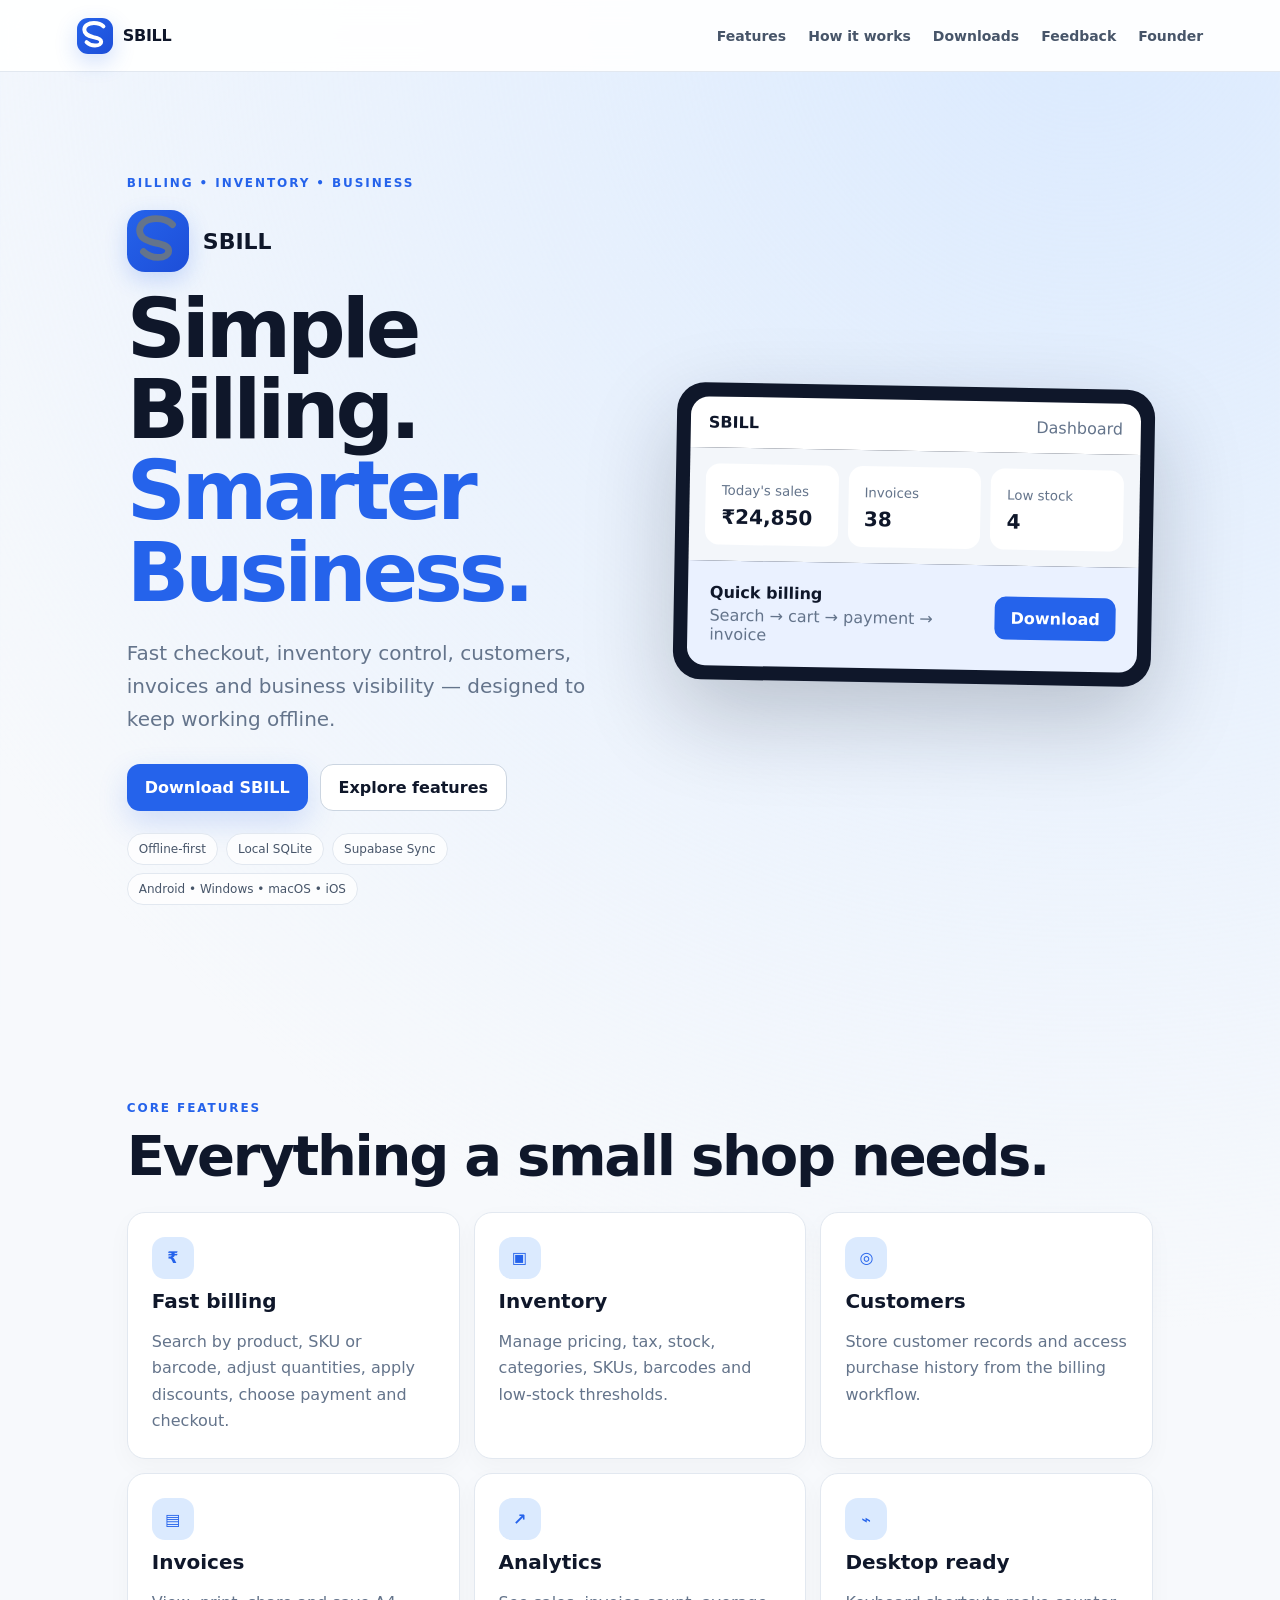
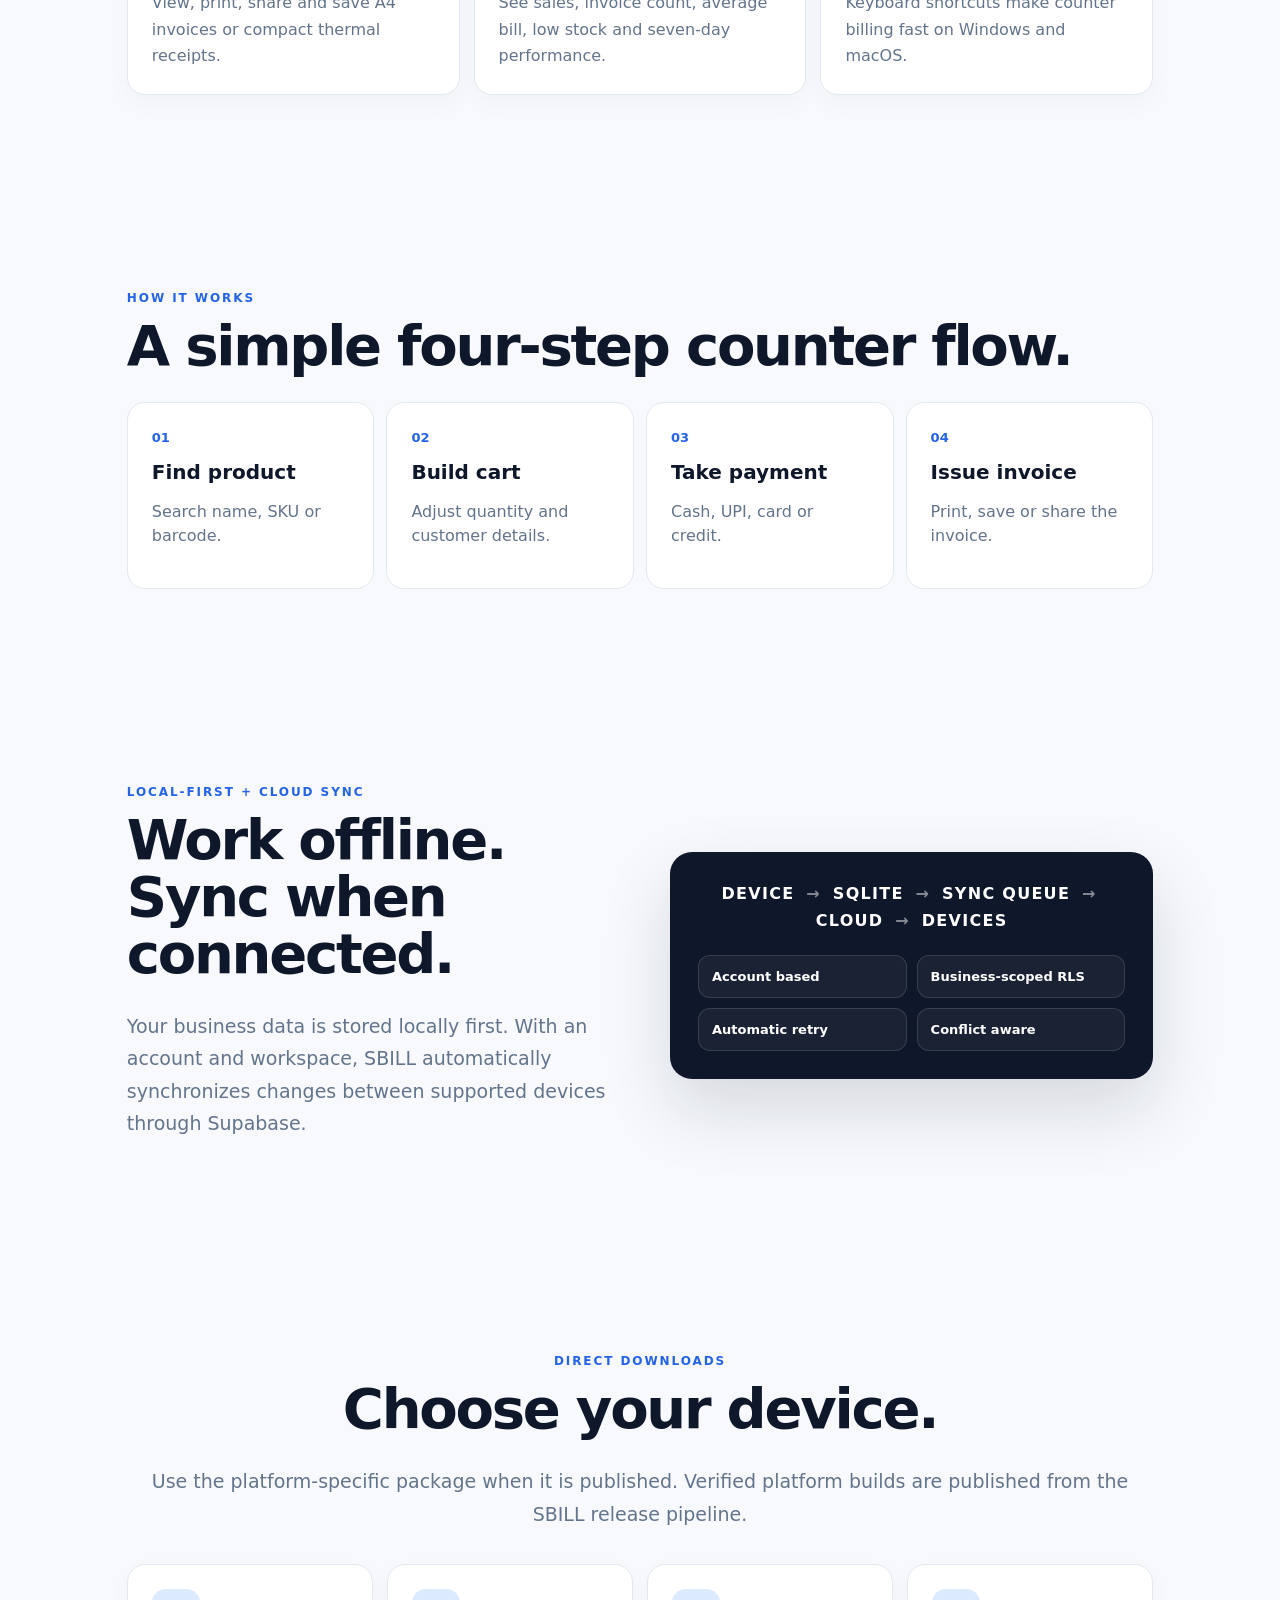
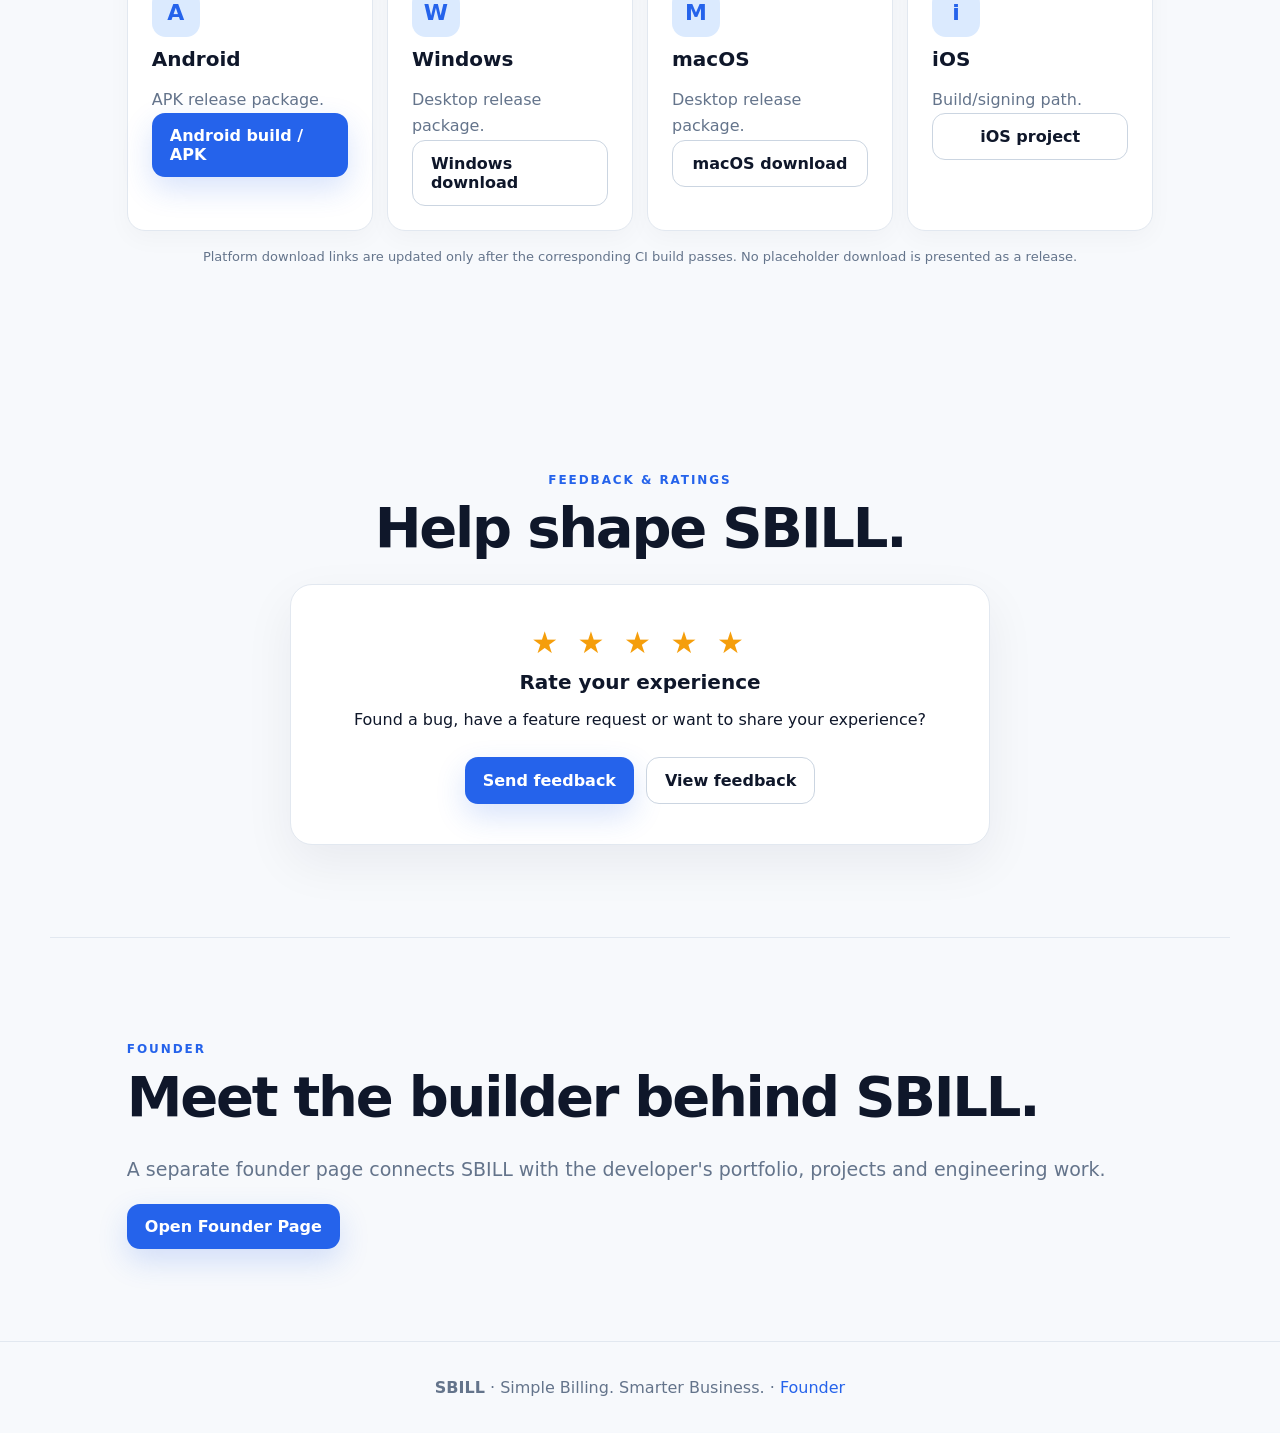
==== website/index.html @ fe1bd0ce "fix: polish SBILL website branding and portfolio links" ====
<!doctype html>
<html lang="en">
<head>
<meta charset="utf-8"><meta name="viewport" content="width=device-width,initial-scale=1">
<meta name="description" content="SBILL — Simple Billing. Smarter Business. Offline-first shop billing and business management.">
<meta name="theme-color" content="#2563eb"><title>SBILL — Simple Billing. Smarter Business.</title>
<link rel="stylesheet" href="styles.css">
</head>
<body>
<header class="nav">
  <a class="brand" href="#top" aria-label="SBILL home"><span class="logo-mark" aria-hidden="true"><svg viewBox="0 0 64 64" role="img"><path d="M47 15c-4-4-10-6-17-6-10 0-17 5-17 12 0 7 5 10 16 13 10 2 14 4 14 8 0 4-4 7-11 7-6 0-11-2-15-6" fill="none" stroke="currentColor" stroke-width="7" stroke-linecap="round" stroke-linejoin="round"/></svg></span><span>SBILL</span></a>
  <nav aria-label="Primary">
    <a href="#features">Features</a><a href="#how-it-works">How it works</a><a href="#download">Downloads</a>
    <a href="#feedback">Feedback</a><a href="founder.html">Founder</a>
  </nav>
</header>
<main id="top">
<section class="hero section">
  <div class="hero-copy">
    <p class="eyebrow">BILLING • INVENTORY • BUSINESS</p>
    <div class="hero-brand"><span class="logo-mark large" aria-hidden="true"><svg viewBox="0 0 64 64" role="img"><path d="M47 15c-4-4-10-6-17-6-10 0-17 5-17 12 0 7 5 10 16 13 10 2 14 4 14 8 0 4-4 7-11 7-6 0-11-2-15-6" fill="none" stroke="currentColor" stroke-width="7" stroke-linecap="round" stroke-linejoin="round"/></svg></span><strong>SBILL</strong></div>
    <h1>Simple Billing.<br><span>Smarter Business.</span></h1>
    <p class="lead">Fast checkout, inventory control, customers, invoices and business visibility — designed to keep working offline.</p>
    <div class="actions"><a class="primary" href="#download">Download SBILL</a><a class="secondary" href="#features">Explore features</a></div>
    <div class="chips"><span>Offline-first</span><span>Local SQLite</span><span>Supabase Sync</span><span>Android • Windows • macOS • iOS</span></div>
  </div>
  <div class="product-stage"><div class="device">
    <div class="device-top"><b>SBILL</b><span>Dashboard</span></div>
    <div class="device-stats"><div><small>Today's sales</small><strong>₹24,850</strong></div><div><small>Invoices</small><strong>38</strong></div><div><small>Low stock</small><strong>4</strong></div></div>
    <div class="device-panel"><div><div class="mini-title">Quick billing</div><div class="muted">Search → cart → payment → invoice</div></div><a href="#download">Download</a></div>
  </div></div>
</section>

<section id="features" class="section"><p class="eyebrow">CORE FEATURES</p><h2>Everything a small shop needs.</h2>
<div class="grid">
<article><span class="icon">₹</span><h3>Fast billing</h3><p>Search by product, SKU or barcode, adjust quantities, apply discounts, choose payment and checkout.</p></article>
<article><span class="icon">▣</span><h3>Inventory</h3><p>Manage pricing, tax, stock, categories, SKUs, barcodes and low-stock thresholds.</p></article>
<article><span class="icon">◎</span><h3>Customers</h3><p>Store customer records and access purchase history from the billing workflow.</p></article>
<article><span class="icon">▤</span><h3>Invoices</h3><p>View, print, share and save A4 invoices or compact thermal receipts.</p></article>
<article><span class="icon">↗</span><h3>Analytics</h3><p>See sales, invoice count, average bill, low stock and seven-day performance.</p></article>
<article><span class="icon">⌁</span><h3>Desktop ready</h3><p>Keyboard shortcuts make counter billing fast on Windows and macOS.</p></article>
</div></section>

<section id="how-it-works" class="section"><p class="eyebrow">HOW IT WORKS</p><h2>A simple four-step counter flow.</h2>
<div class="steps">
<div><b>01</b><span>Find product</span><p>Search name, SKU or barcode.</p></div>
<div><b>02</b><span>Build cart</span><p>Adjust quantity and customer details.</p></div>
<div><b>03</b><span>Take payment</span><p>Cash, UPI, card or credit.</p></div>
<div><b>04</b><span>Issue invoice</span><p>Print, save or share the invoice.</p></div>
</div></section>

<section id="privacy" class="section split"><div><p class="eyebrow">LOCAL-FIRST + CLOUD SYNC</p><h2>Work offline. Sync when connected.</h2><p class="large">Your business data is stored locally first. With an account and workspace, SBILL automatically synchronizes changes between supported devices through Supabase.</p></div>
<div class="trust-card"><div class="flow">DEVICE <span>→</span> SQLITE <span>→</span> SYNC QUEUE <span>→</span> CLOUD <span>→</span> DEVICES</div><div class="trust-grid"><b>Account based</b><b>Business-scoped RLS</b><b>Automatic retry</b><b>Conflict aware</b></div></div></section>

<section id="download" class="section download"><p class="eyebrow">DIRECT DOWNLOADS</p><h2>Choose your device.</h2><p class="large center-text">Use the platform-specific package when it is published. Verified platform builds are published from the SBILL release pipeline.</p>
<div class="platform-grid">
<article><div class="os-icon"><span class="os-letter">A</span></div><h3>Android</h3><p>APK release package.</p><a class="primary full" href="https://github.com/shinuXcode/shop-inventory-app/actions">Android build / APK</a></article>
<article><div class="os-icon"><span class="os-letter">W</span></div><h3>Windows</h3><p>Desktop release package.</p><a class="secondary full" href="https://github.com/shinuXcode/shop-inventory-app/releases">Windows download</a></article>
<article><div class="os-icon"><span class="os-letter">M</span></div><h3>macOS</h3><p>Desktop release package.</p><a class="secondary full" href="https://github.com/shinuXcode/shop-inventory-app/releases">macOS download</a></article>
<article><div class="os-icon"><span class="os-letter">i</span></div><h3>iOS</h3><p>Build/signing path.</p><a class="secondary full" href="https://github.com/shinuXcode/shop-inventory-app">iOS project</a></article>
</div>
<p class="download-note">Platform download links are updated only after the corresponding CI build passes. No placeholder download is presented as a release.</p>
</section>

<section id="feedback" class="section feedback"><p class="eyebrow">FEEDBACK & RATINGS</p><h2>Help shape SBILL.</h2>
<div class="rating-card"><div class="stars" aria-label="Five star rating">★ ★ ★ ★ ★</div><h3>Rate your experience</h3><p>Found a bug, have a feature request or want to share your experience?</p><div class="actions center"><a class="primary" href="https://github.com/shinuXcode/shop-inventory-app/issues/new">Send feedback</a><a class="secondary" href="https://github.com/shinuXcode/shop-inventory-app/issues">View feedback</a></div></div>
</section>

<section class="section founder-teaser"><p class="eyebrow">FOUNDER</p><h2>Meet the builder behind SBILL.</h2><p class="large">A separate founder page connects SBILL with the developer's portfolio, projects and engineering work.</p><a class="primary" href="founder.html">Open Founder Page</a></section>
</main>
<footer><b>SBILL</b> · Simple Billing. Smarter Business. · <a href="founder.html">Founder</a></footer>
</body></html>
---- website/styles.css ----
:root{font-family:Inter,ui-sans-serif,system-ui,-apple-system,BlinkMacSystemFont,"Segoe UI",sans-serif;color:#0f172a;background:#f7f9fc;--blue:#2563eb;--ink:#0f172a;--muted:#64748b;--line:#e2e8f0;--panel:#fff}
*{box-sizing:border-box}html{scroll-behavior:smooth}body{margin:0;background:radial-gradient(circle at 85% 0%,#dbeafe 0,transparent 28%),#f7f9fc}a{color:inherit}
.nav{height:72px;display:flex;align-items:center;justify-content:space-between;padding:0 6vw;background:#ffffffed;border-bottom:1px solid var(--line);position:sticky;top:0;z-index:10;backdrop-filter:blur(14px)}
.brand{display:flex;gap:10px;align-items:center;font-weight:900;text-decoration:none;letter-spacing:-.02em}.logo-mark{display:grid;place-items:center;width:36px;height:36px;border-radius:11px;background:linear-gradient(135deg,#2563eb,#1d4ed8);color:#fff;font-weight:950;box-shadow:0 8px 22px #2563eb35}.logo-mark.large{width:62px;height:62px;border-radius:18px;font-size:30px}.hero-brand{display:flex;gap:14px;align-items:center;font-size:22px;margin-top:20px}
nav{display:flex;gap:22px}nav a{text-decoration:none;color:#475569;font-size:14px;font-weight:650}nav a:hover{color:var(--blue)}
.section{width:min(1180px,100%);margin:auto;padding:92px 6vw}.hero{display:grid;grid-template-columns:1fr 1fr;gap:70px;align-items:center;min-height:calc(100vh - 72px)}
.eyebrow{font-size:12px;font-weight:900;letter-spacing:.16em;color:var(--blue)}h1{font-size:clamp(48px,7vw,82px);line-height:.99;letter-spacing:-.05em;margin:16px 0 24px}h1 span{color:var(--blue)}h2{font-size:clamp(34px,4.5vw,56px);line-height:1.02;letter-spacing:-.04em;margin:10px 0 28px}h3{font-size:20px;margin:10px 0}
.lead{font-size:20px;line-height:1.65;color:var(--muted);max-width:680px}.large{font-size:19px;line-height:1.7;color:var(--muted)}.center-text{text-align:center}
.actions{display:flex;gap:12px;flex-wrap:wrap;margin-top:28px}.center{justify-content:center}.primary,.secondary{display:inline-flex;align-items:center;justify-content:center;padding:13px 18px;border-radius:13px;text-decoration:none;font-weight:800}.primary{background:var(--blue);color:#fff;box-shadow:0 12px 30px #2563eb2e}.secondary{border:1px solid #cbd5e1;background:#fff}.full{width:100%}
.chips{display:flex;gap:8px;flex-wrap:wrap;margin-top:22px}.chips span{padding:8px 11px;background:#ffffffc7;border:1px solid var(--line);border-radius:999px;font-size:12px;color:#475569}
.product-stage{display:grid;place-items:center}.device{width:min(100%,520px);background:#0f172a;border-radius:28px;padding:14px;box-shadow:0 35px 90px #0f172a38;transform:rotate(1deg)}.device-top{background:#fff;border-radius:18px 18px 0 0;padding:16px 18px;display:flex;justify-content:space-between}.device-top span{color:#64748b}.device-stats{display:grid;grid-template-columns:repeat(3,1fr);gap:10px;background:#f3f6fa;padding:16px}.device-stats div{background:#fff;border-radius:14px;padding:16px}.device-stats small,.muted{color:var(--muted)}.device-stats strong{display:block;font-size:20px;margin-top:6px}.device-panel{display:flex;justify-content:space-between;gap:14px;align-items:center;background:#eaf1ff;padding:22px;border-radius:0 0 18px 18px}.device-panel a{border-radius:11px;padding:12px 16px;background:var(--blue);color:#fff;font-weight:800;text-decoration:none}.mini-title{font-weight:900;margin-bottom:4px}
.grid{display:grid;grid-template-columns:repeat(3,1fr);gap:14px}.grid article,.platform-grid article{background:var(--panel);border:1px solid var(--line);border-radius:18px;padding:24px;box-shadow:0 8px 25px #0f172a08}.grid p,.platform-grid p{color:var(--muted);line-height:1.65;margin-bottom:0}.icon{width:42px;height:42px;border-radius:13px;display:grid;place-items:center;background:#dbeafe;color:var(--blue);font-weight:900}
.split{display:grid;grid-template-columns:1fr 1fr;gap:60px;align-items:center}.trust-card{background:#0f172a;color:#fff;border-radius:22px;padding:28px;box-shadow:0 30px 70px #0f172a24}.flow{text-align:center;font-weight:900;letter-spacing:.08em;line-height:1.7}.flow span{opacity:.5;padding:0 5px}.trust-grid{display:grid;grid-template-columns:1fr 1fr;gap:10px;margin-top:20px}.trust-grid b{padding:13px;border:1px solid #ffffff20;border-radius:12px;background:#ffffff0d;font-size:13px}
.steps{display:grid;grid-template-columns:repeat(4,1fr);gap:12px}.steps div{background:#fff;border:1px solid var(--line);border-radius:18px;padding:24px}.steps b{color:var(--blue);font-size:13px}.steps span{display:block;font-size:20px;font-weight:900;margin-top:14px}.steps p{color:var(--muted);line-height:1.5}
.download{text-align:center}.platform-grid{display:grid;grid-template-columns:repeat(4,1fr);gap:14px;text-align:left;margin-top:34px}.os-icon{width:48px;height:48px;border-radius:14px;background:#dbeafe;color:var(--blue);display:grid;place-items:center;font-size:22px;font-weight:900}.download-note{font-size:13px;color:#64748b;margin-top:18px}.feedback{text-align:center}.rating-card{max-width:700px;margin:auto;background:#fff;border:1px solid var(--line);border-radius:22px;padding:40px;box-shadow:0 18px 50px #0f172a10}.stars{font-size:30px;letter-spacing:5px;color:#f59e0b}.founder-teaser{border-top:1px solid var(--line)}
footer{text-align:center;padding:36px;color:var(--muted);border-top:1px solid var(--line)}footer a{color:var(--blue);text-decoration:none}
.founder-page{min-height:calc(100vh - 72px)}.founder-card{max-width:900px;margin:auto;background:#fff;border:1px solid var(--line);border-radius:28px;padding:48px;box-shadow:0 25px 70px #0f172a12}.founder-avatar{width:96px;height:96px;border-radius:28px;background:linear-gradient(135deg,#2563eb,#0f172a);display:grid;place-items:center;color:#fff;font-size:42px;font-weight:950}.founder-links{display:flex;gap:12px;flex-wrap:wrap;margin-top:26px}
@media(max-width:900px){nav{display:none}.hero,.split{grid-template-columns:1fr;gap:40px}.hero{min-height:auto;padding-top:72px}.grid,.platform-grid{grid-template-columns:1fr 1fr}.steps{grid-template-columns:1fr 1fr}.device{transform:none}}
@media(max-width:600px){.section{padding:72px 6vw}.grid,.steps,.trust-grid,.device-stats,.platform-grid{grid-template-columns:1fr}.device-panel{display:block}.device-panel a{display:block;text-align:center;margin-top:14px}h1{font-size:50px}.founder-card{padding:28px}}
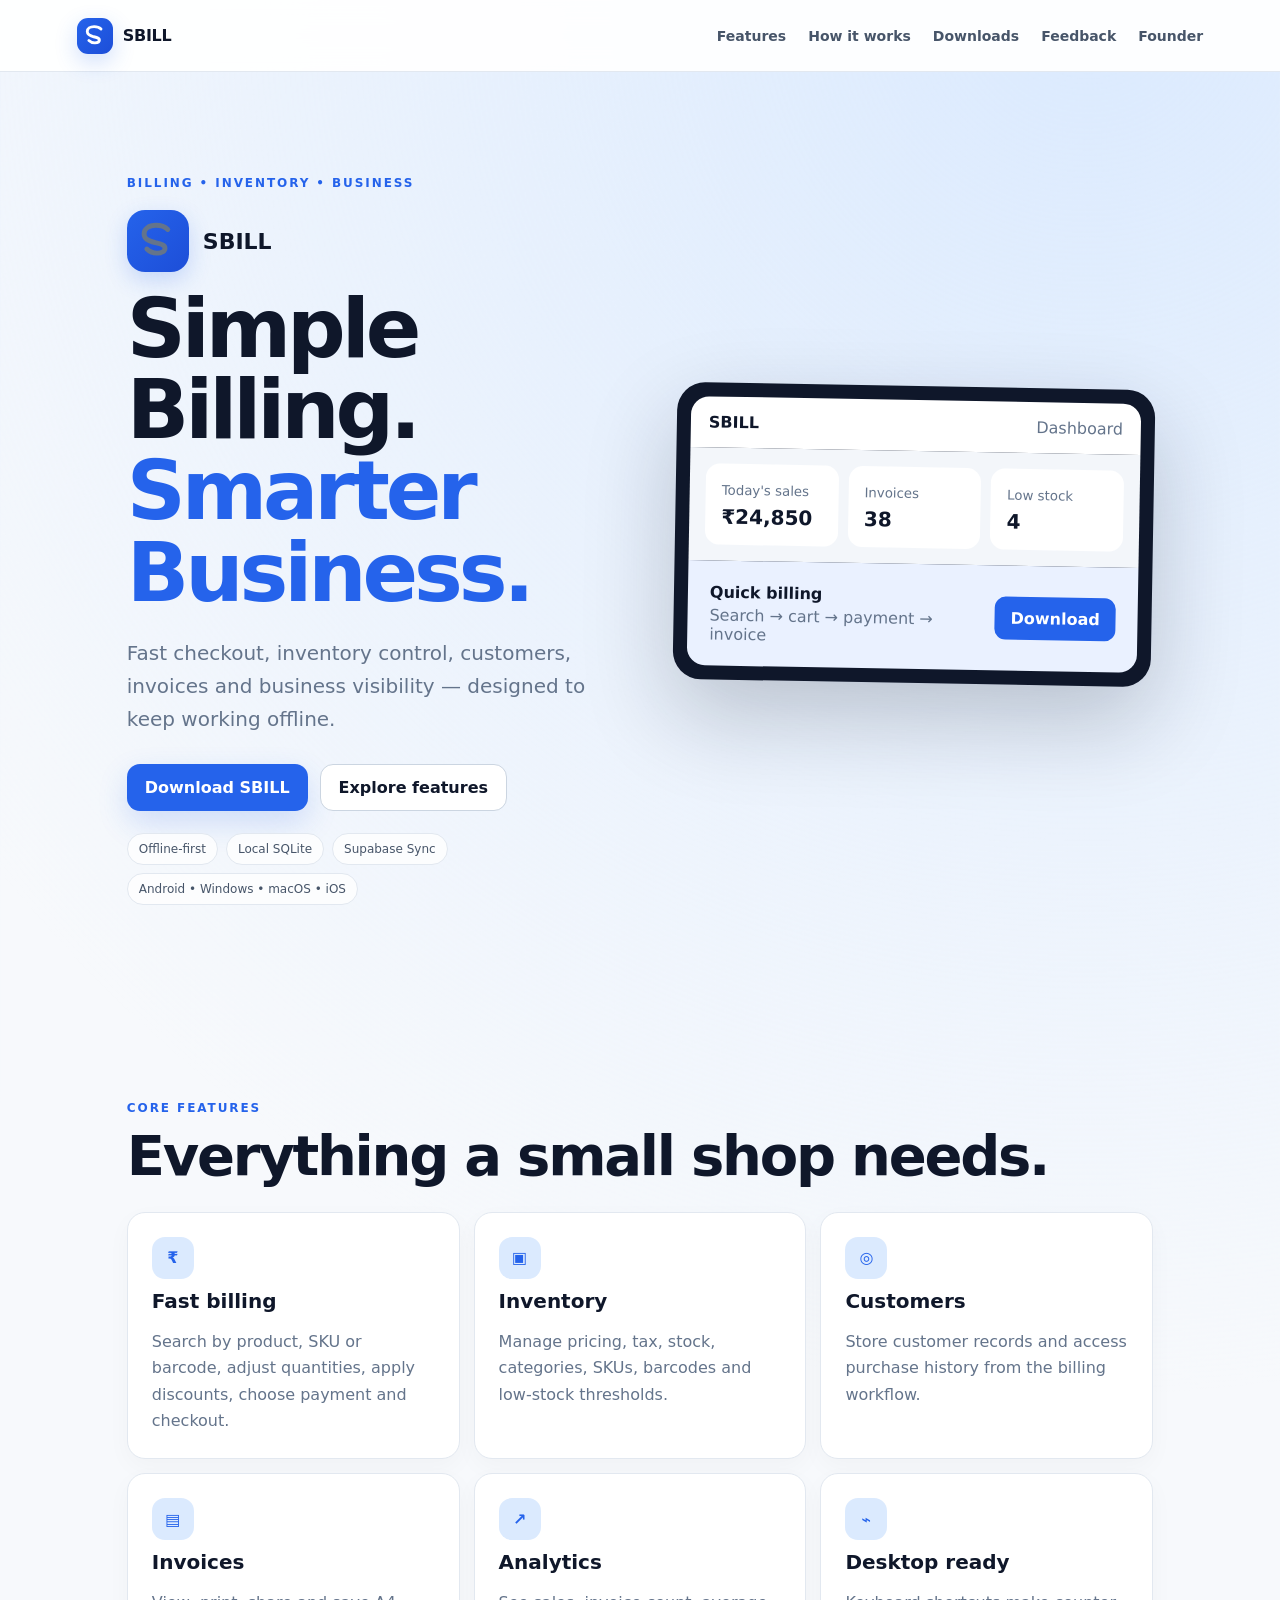
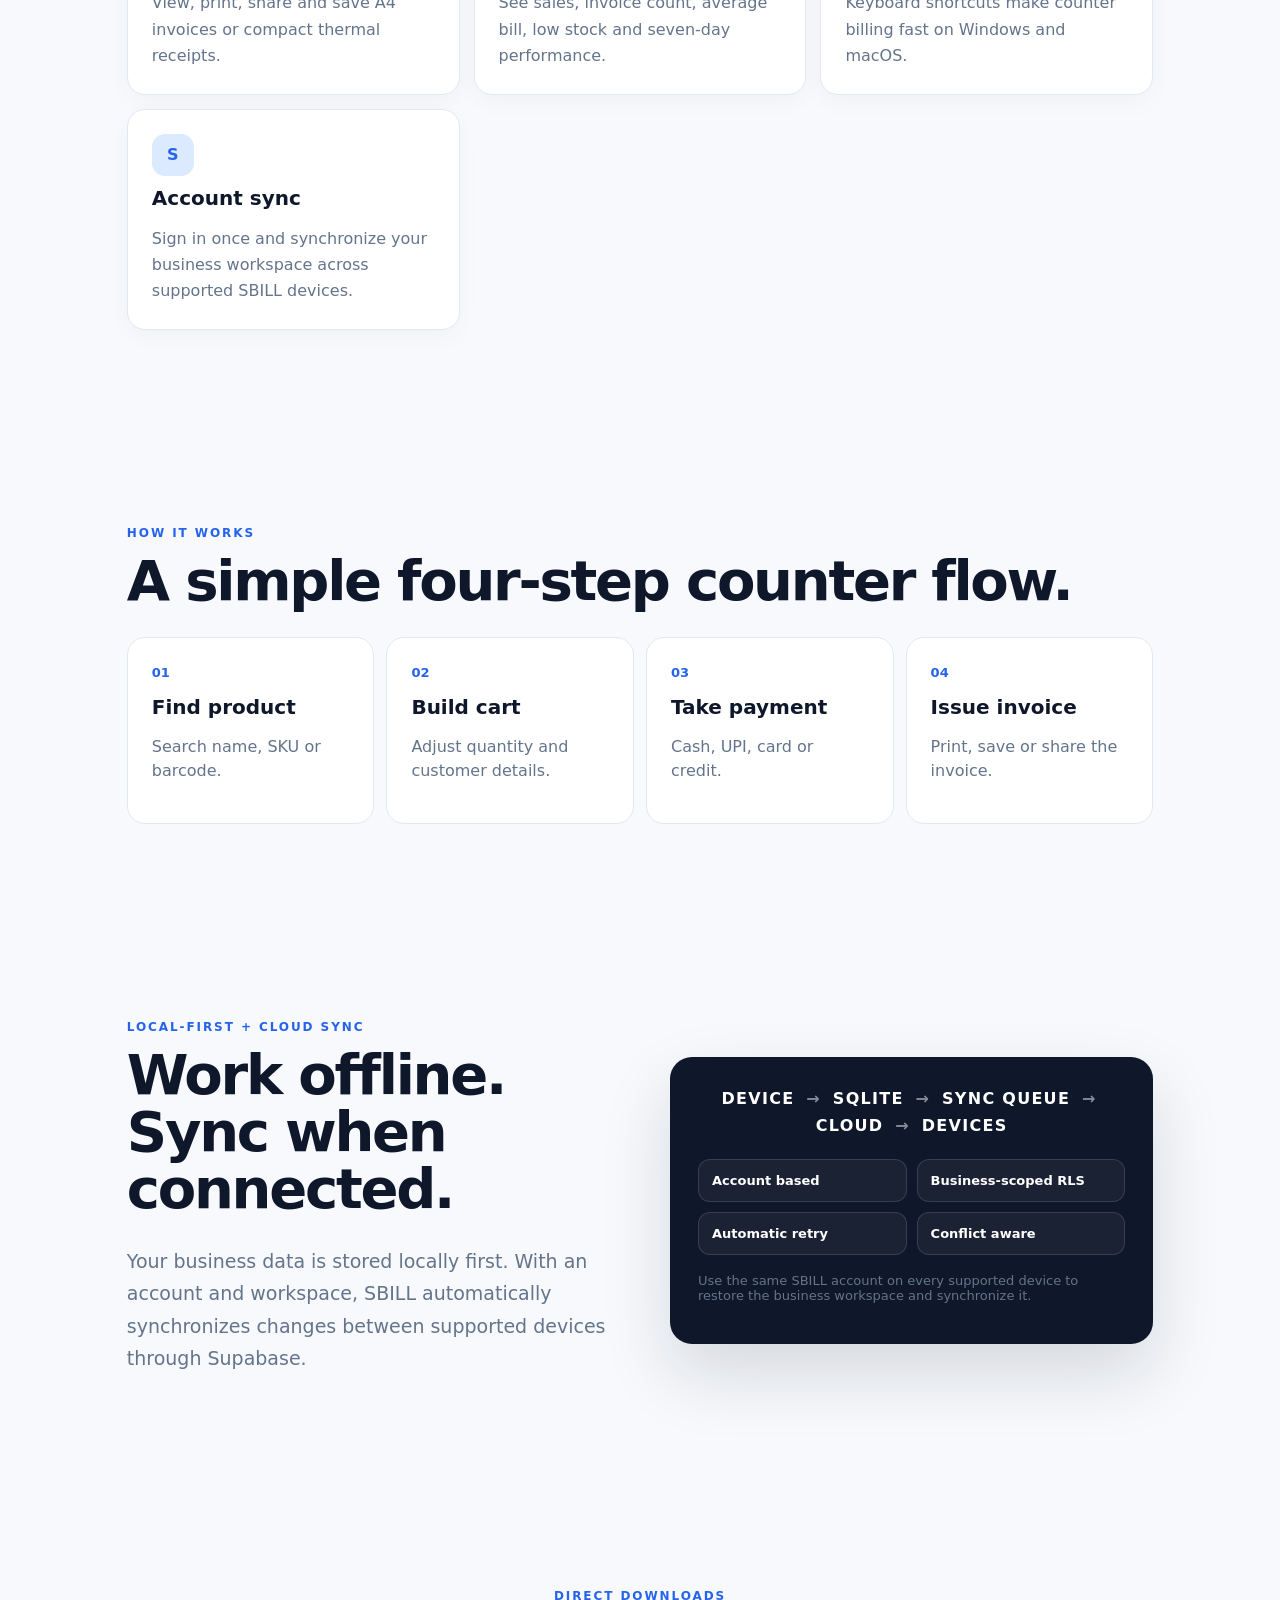
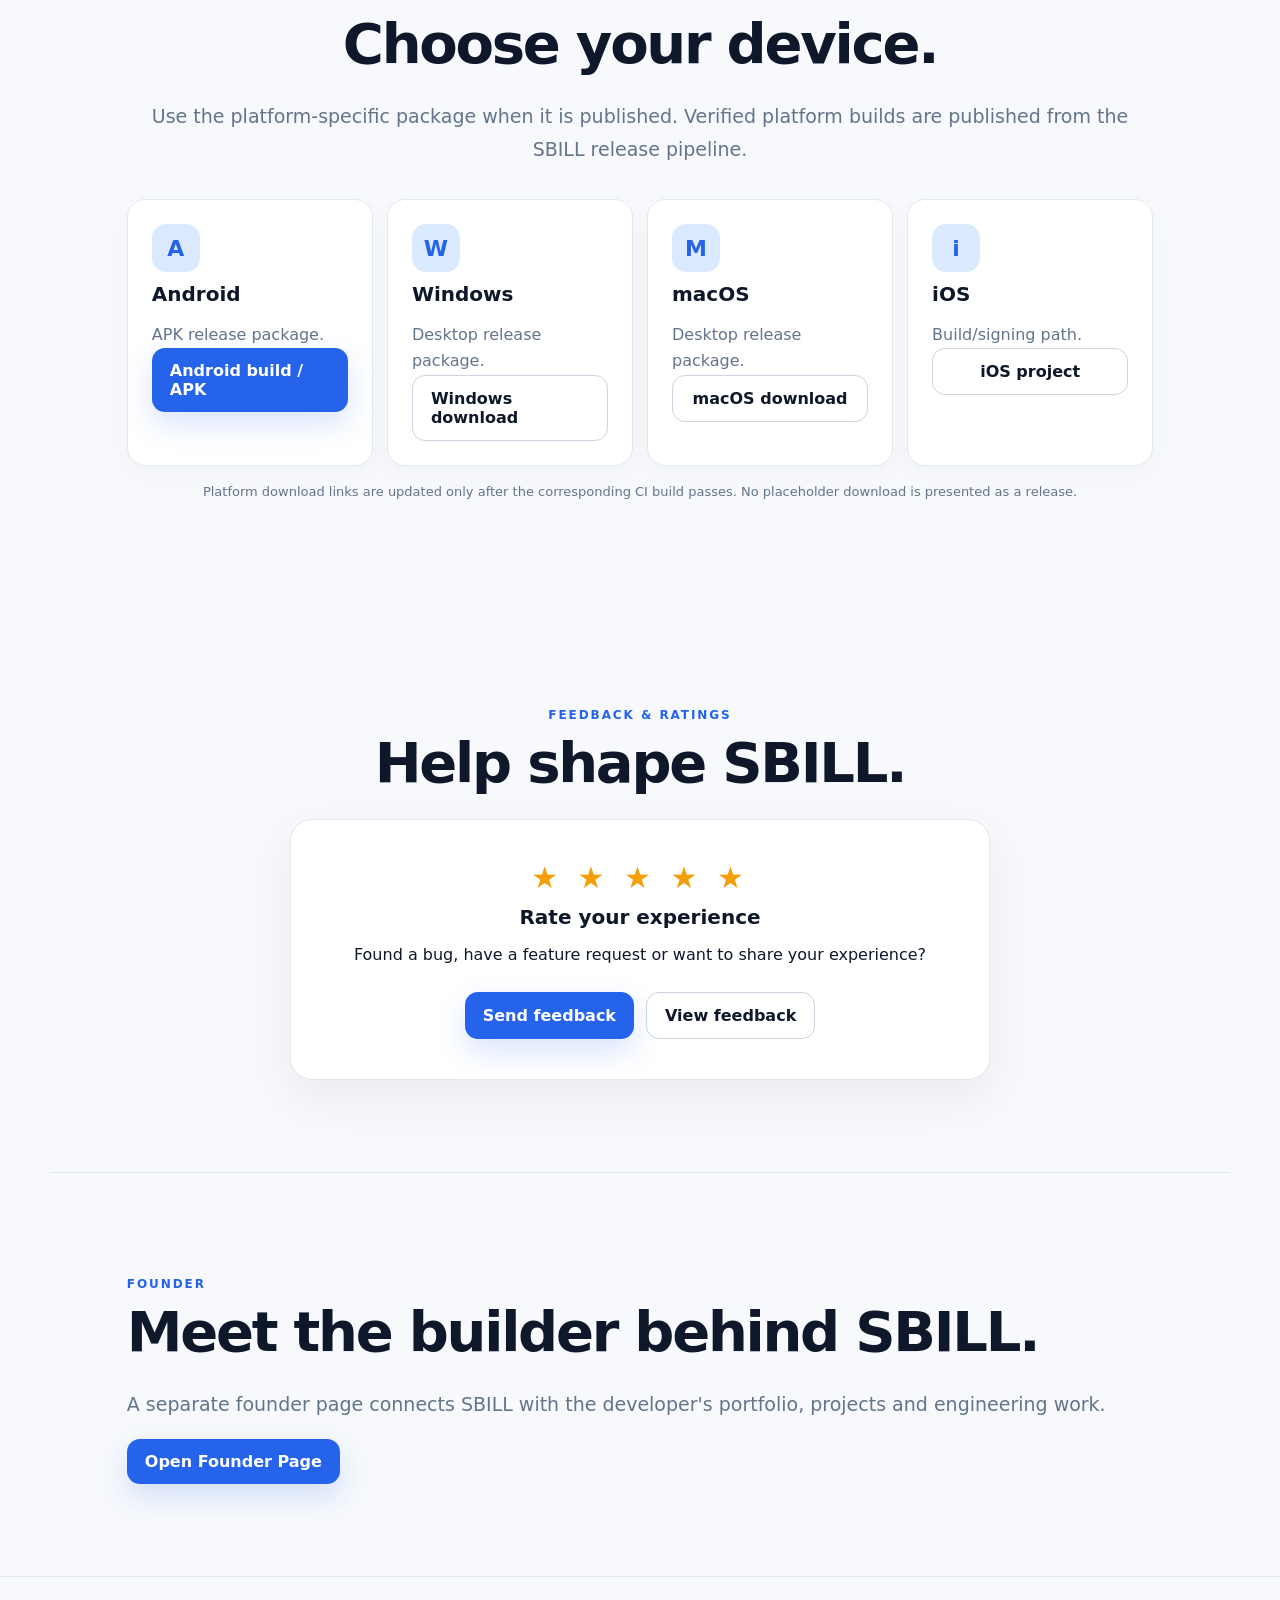
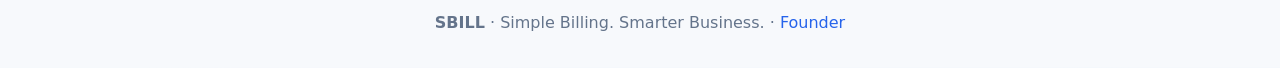
==== commit a263498c: "feat: add account sync to SBILL showcase" ====
--- a/website/index.html
+++ b/website/index.html
@@ -38,7 +38,7 @@
 <article><span class="icon">◎</span><h3>Customers</h3><p>Store customer records and access purchase history from the billing workflow.</p></article>
 <article><span class="icon">▤</span><h3>Invoices</h3><p>View, print, share and save A4 invoices or compact thermal receipts.</p></article>
 <article><span class="icon">↗</span><h3>Analytics</h3><p>See sales, invoice count, average bill, low stock and seven-day performance.</p></article>
-<article><span class="icon">⌁</span><h3>Desktop ready</h3><p>Keyboard shortcuts make counter billing fast on Windows and macOS.</p></article>
+<article><span class="icon">⌁</span><h3>Desktop ready</h3><p>Keyboard shortcuts make counter billing fast on Windows and macOS.</p></article><article><span class="icon">S</span><h3>Account sync</h3><p>Sign in once and synchronize your business workspace across supported SBILL devices.</p></article>
 </div></section>
 
 <section id="how-it-works" class="section"><p class="eyebrow">HOW IT WORKS</p><h2>A simple four-step counter flow.</h2>
@@ -50,7 +50,7 @@
 </div></section>
 
 <section id="privacy" class="section split"><div><p class="eyebrow">LOCAL-FIRST + CLOUD SYNC</p><h2>Work offline. Sync when connected.</h2><p class="large">Your business data is stored locally first. With an account and workspace, SBILL automatically synchronizes changes between supported devices through Supabase.</p></div>
-<div class="trust-card"><div class="flow">DEVICE <span>→</span> SQLITE <span>→</span> SYNC QUEUE <span>→</span> CLOUD <span>→</span> DEVICES</div><div class="trust-grid"><b>Account based</b><b>Business-scoped RLS</b><b>Automatic retry</b><b>Conflict aware</b></div></div></section>
+<div class="trust-card"><div class="flow">DEVICE <span>→</span> SQLITE <span>→</span> SYNC QUEUE <span>→</span> CLOUD <span>→</span> DEVICES</div><div class="trust-grid"><b>Account based</b><b>Business-scoped RLS</b><b>Automatic retry</b><b>Conflict aware</b></div><p class="download-note">Use the same SBILL account on every supported device to restore the business workspace and synchronize it.</p></div></section>
 
 <section id="download" class="section download"><p class="eyebrow">DIRECT DOWNLOADS</p><h2>Choose your device.</h2><p class="large center-text">Use the platform-specific package when it is published. Verified platform builds are published from the SBILL release pipeline.</p>
 <div class="platform-grid">
--- a/website/styles.css
+++ b/website/styles.css
@@ -17,3 +17,4 @@
 .founder-page{min-height:calc(100vh - 72px)}.founder-card{max-width:900px;margin:auto;background:#fff;border:1px solid var(--line);border-radius:28px;padding:48px;box-shadow:0 25px 70px #0f172a12}.founder-avatar{width:96px;height:96px;border-radius:28px;background:linear-gradient(135deg,#2563eb,#0f172a);display:grid;place-items:center;color:#fff;font-size:42px;font-weight:950}.founder-links{display:flex;gap:12px;flex-wrap:wrap;margin-top:26px}
 @media(max-width:900px){nav{display:none}.hero,.split{grid-template-columns:1fr;gap:40px}.hero{min-height:auto;padding-top:72px}.grid,.platform-grid{grid-template-columns:1fr 1fr}.steps{grid-template-columns:1fr 1fr}.device{transform:none}}
 @media(max-width:600px){.section{padding:72px 6vw}.grid,.steps,.trust-grid,.device-stats,.platform-grid{grid-template-columns:1fr}.device-panel{display:block}.device-panel a{display:block;text-align:center;margin-top:14px}h1{font-size:50px}.founder-card{padding:28px}}
+.logo-mark svg{width:72%;height:72%;display:block}.os-icon{flex:none}.os-letter{font-weight:900}
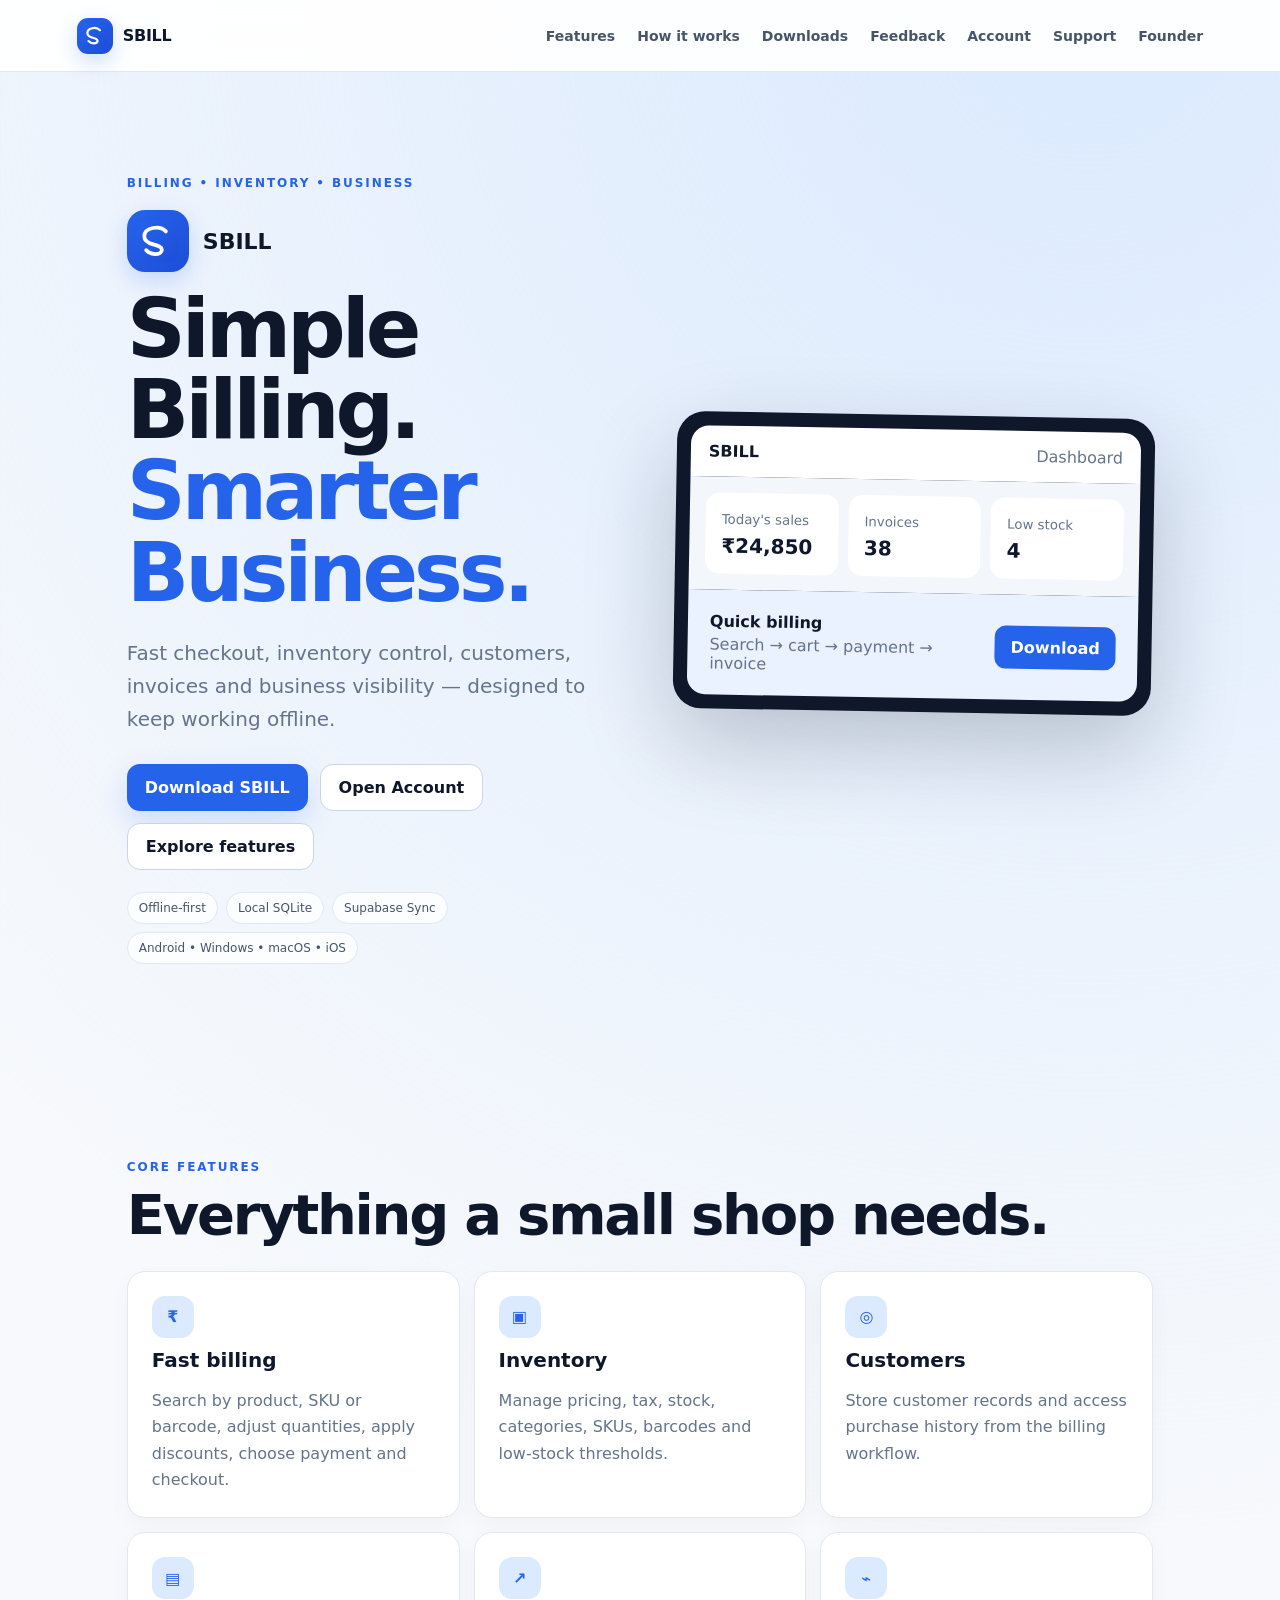
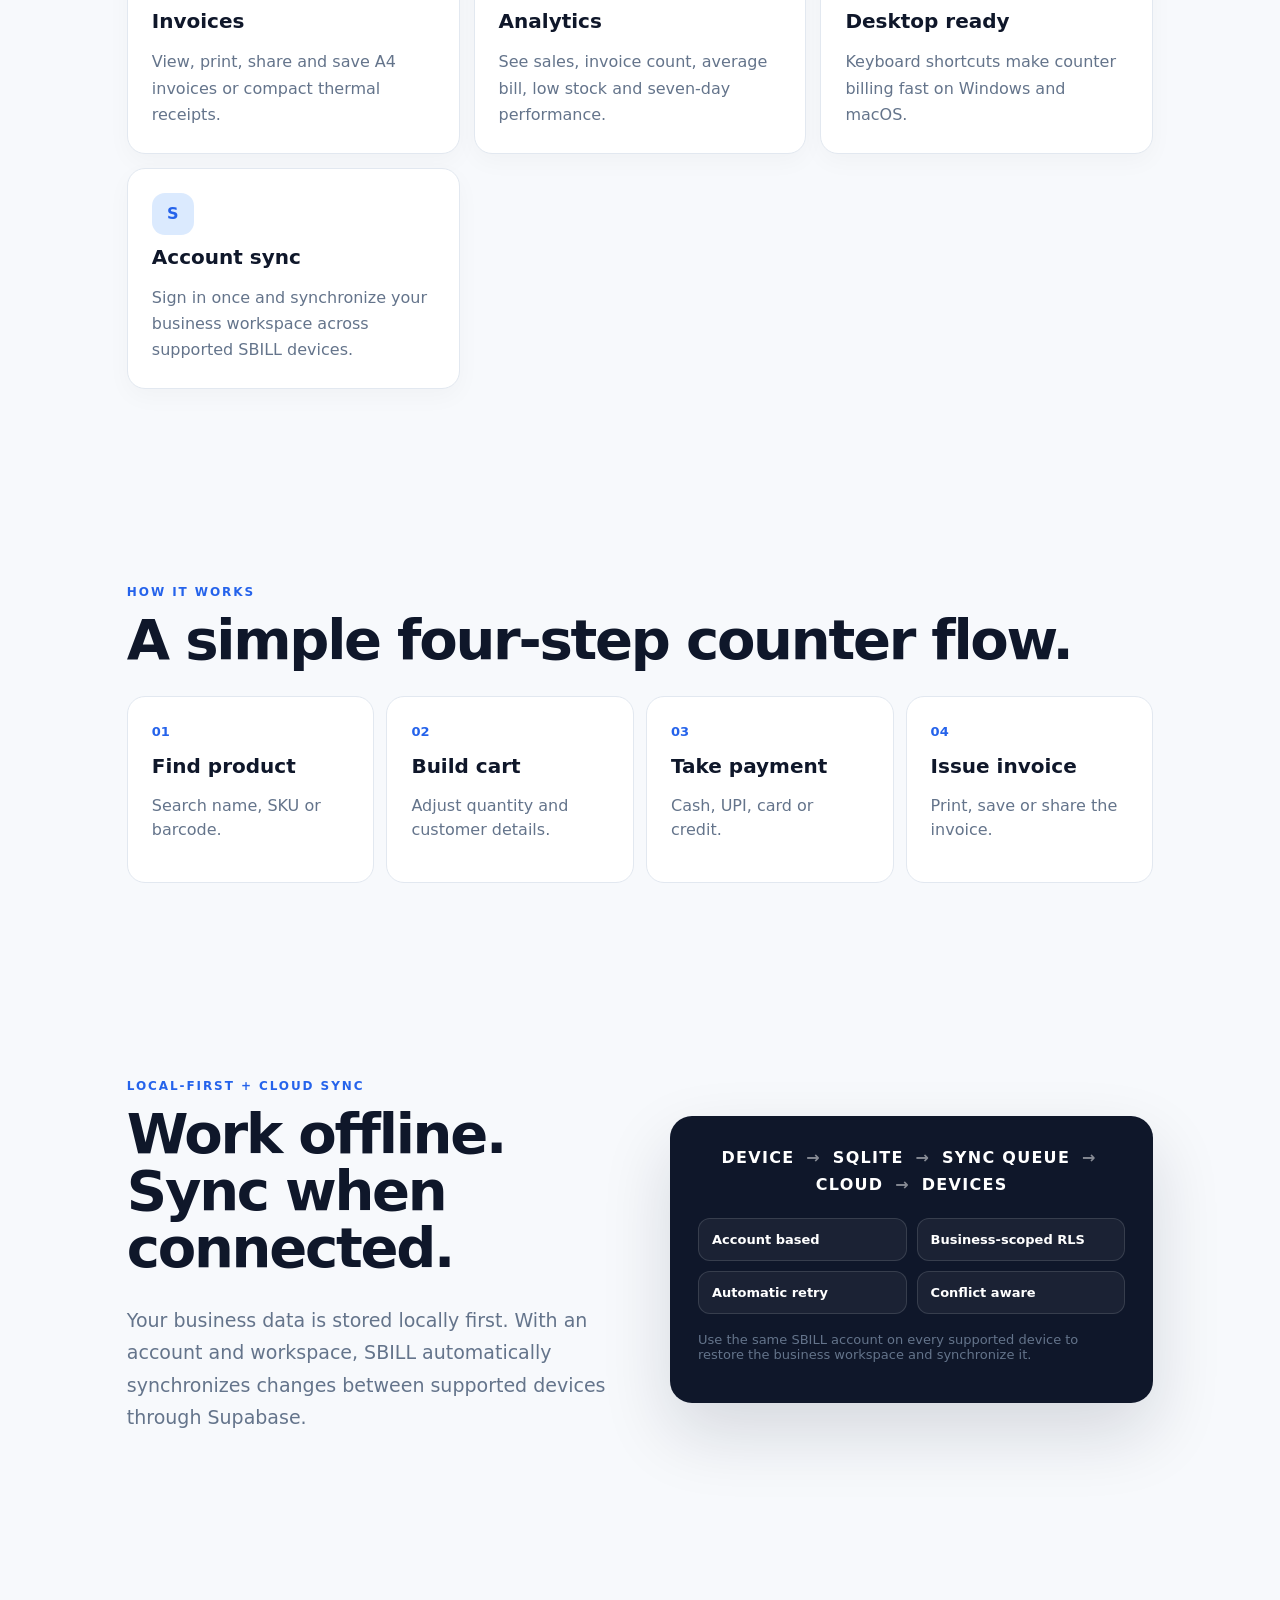
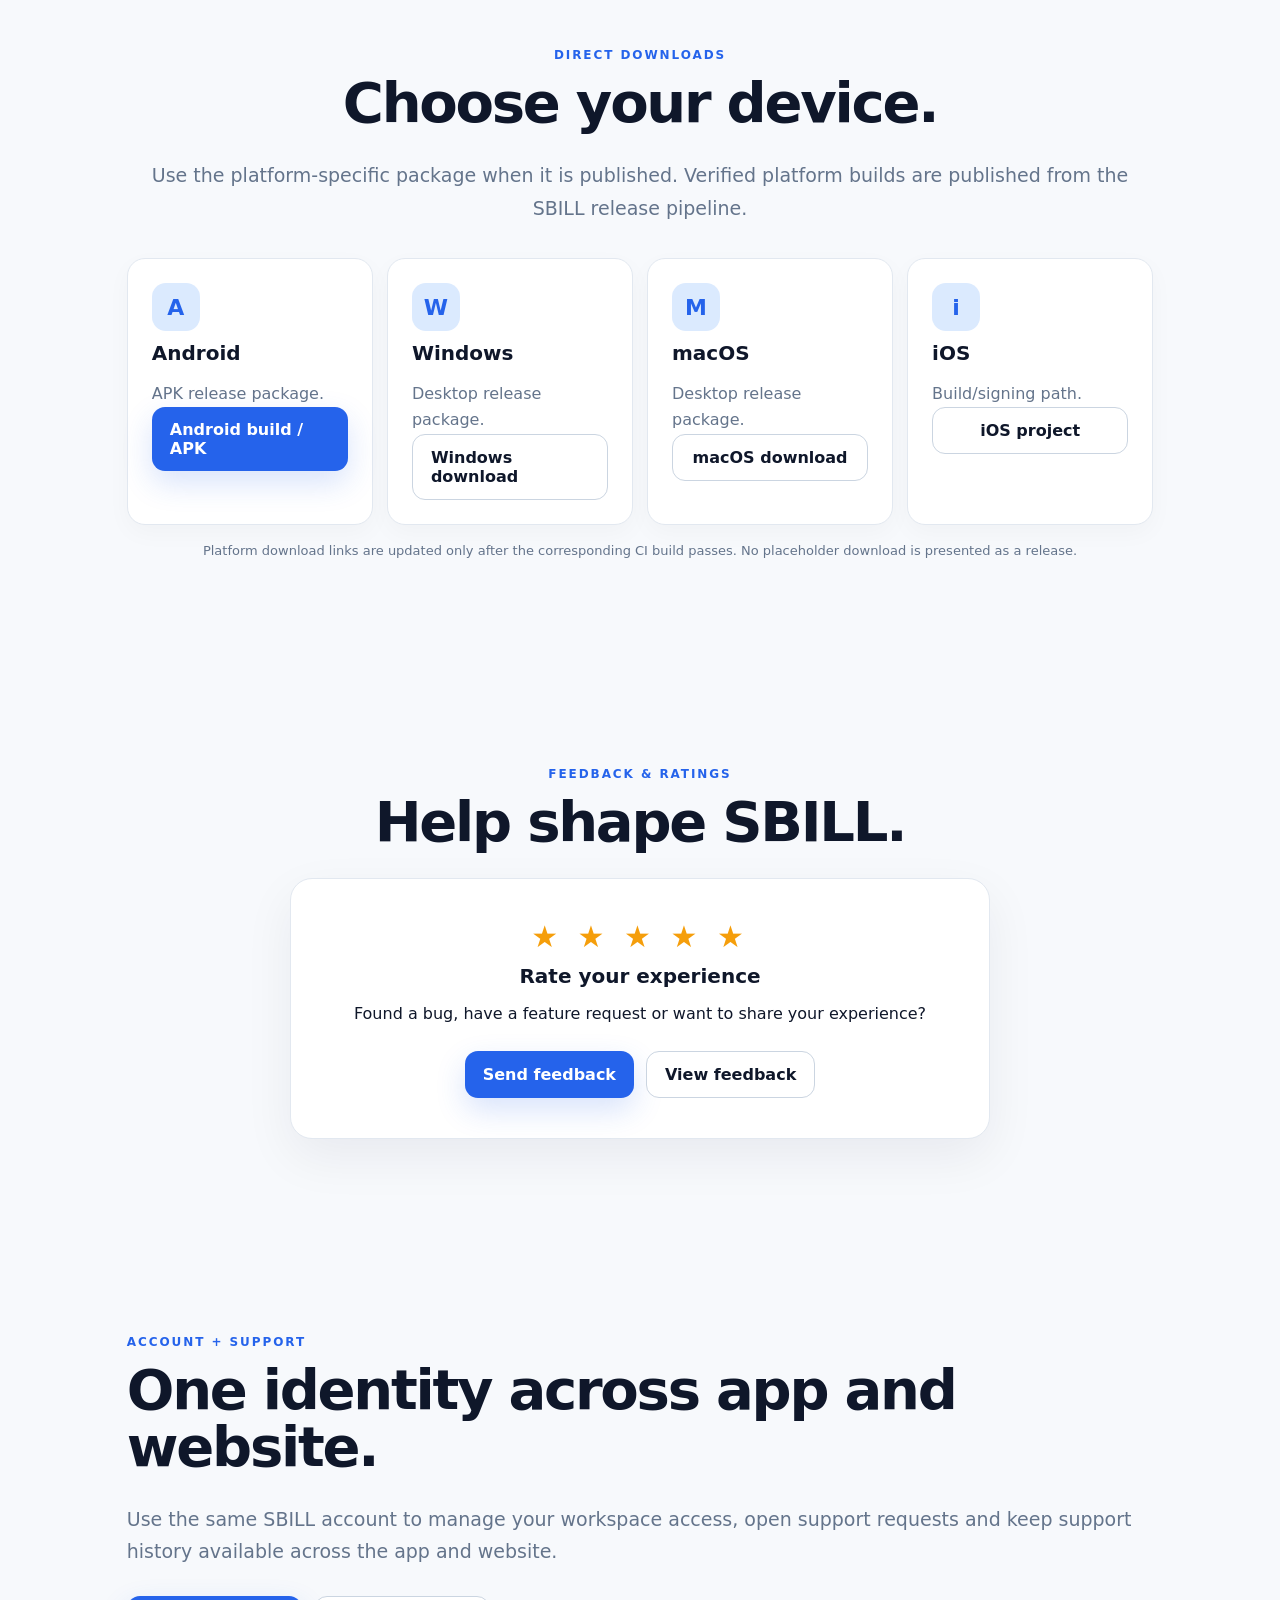
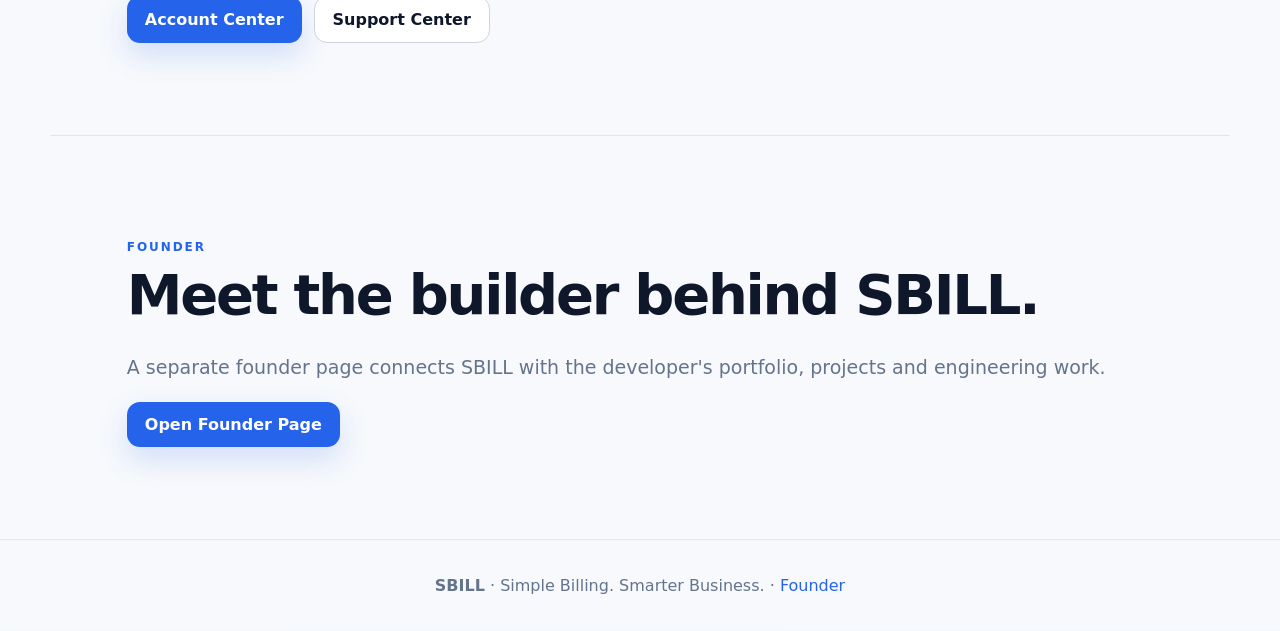
==== commit e1a96a70: "feat: unify website branding and account navigation" ====
--- a/website/index.html
+++ b/website/index.html
@@ -8,20 +8,20 @@
 </head>
 <body>
 <header class="nav">
-  <a class="brand" href="#top" aria-label="SBILL home"><span class="logo-mark" aria-hidden="true"><svg viewBox="0 0 64 64" role="img"><path d="M47 15c-4-4-10-6-17-6-10 0-17 5-17 12 0 7 5 10 16 13 10 2 14 4 14 8 0 4-4 7-11 7-6 0-11-2-15-6" fill="none" stroke="currentColor" stroke-width="7" stroke-linecap="round" stroke-linejoin="round"/></svg></span><span>SBILL</span></a>
+  <a class="brand" href="#top" aria-label="SBILL home"><span class="logo-mark" aria-hidden="true"><svg viewBox="0 0 1024 1024" role="img" aria-hidden="true"><defs><linearGradient id="sbillGradient" x1="0" y1="0" x2="1" y2="1"><stop offset="0" stop-color="#2563EB"/><stop offset="1" stop-color="#1D4ED8"/></linearGradient></defs><rect x="32" y="32" width="960" height="960" rx="220" fill="url(#sbillGradient)"/><path d="M710 285c-70-73-184-105-303-78-121 27-194 96-194 188 0 106 74 151 205 187 134 36 199 60 199 121 0 60-61 101-154 101-83 0-150-29-207-89" fill="none" stroke="#fff" stroke-width="86" stroke-linecap="round" stroke-linejoin="round"/></svg></span><span>SBILL</span></a>
   <nav aria-label="Primary">
     <a href="#features">Features</a><a href="#how-it-works">How it works</a><a href="#download">Downloads</a>
-    <a href="#feedback">Feedback</a><a href="founder.html">Founder</a>
+    <a href="#feedback">Feedback</a><a href="account.html">Account</a><a href="support.html">Support</a><a href="founder.html">Founder</a>
   </nav>
 </header>
 <main id="top">
 <section class="hero section">
   <div class="hero-copy">
     <p class="eyebrow">BILLING • INVENTORY • BUSINESS</p>
-    <div class="hero-brand"><span class="logo-mark large" aria-hidden="true"><svg viewBox="0 0 64 64" role="img"><path d="M47 15c-4-4-10-6-17-6-10 0-17 5-17 12 0 7 5 10 16 13 10 2 14 4 14 8 0 4-4 7-11 7-6 0-11-2-15-6" fill="none" stroke="currentColor" stroke-width="7" stroke-linecap="round" stroke-linejoin="round"/></svg></span><strong>SBILL</strong></div>
+    <div class="hero-brand"><span class="logo-mark large" aria-hidden="true"><svg viewBox="0 0 1024 1024" role="img" aria-hidden="true"><defs><linearGradient id="sbillGradient" x1="0" y1="0" x2="1" y2="1"><stop offset="0" stop-color="#2563EB"/><stop offset="1" stop-color="#1D4ED8"/></linearGradient></defs><rect x="32" y="32" width="960" height="960" rx="220" fill="url(#sbillGradient)"/><path d="M710 285c-70-73-184-105-303-78-121 27-194 96-194 188 0 106 74 151 205 187 134 36 199 60 199 121 0 60-61 101-154 101-83 0-150-29-207-89" fill="none" stroke="#fff" stroke-width="86" stroke-linecap="round" stroke-linejoin="round"/></svg></span><strong>SBILL</strong></div>
     <h1>Simple Billing.<br><span>Smarter Business.</span></h1>
     <p class="lead">Fast checkout, inventory control, customers, invoices and business visibility — designed to keep working offline.</p>
-    <div class="actions"><a class="primary" href="#download">Download SBILL</a><a class="secondary" href="#features">Explore features</a></div>
+    <div class="actions"><a class="primary" href="#download">Download SBILL</a><a class="secondary" href="account.html">Open Account</a><a class="secondary" href="#features">Explore features</a></div>
     <div class="chips"><span>Offline-first</span><span>Local SQLite</span><span>Supabase Sync</span><span>Android • Windows • macOS • iOS</span></div>
   </div>
   <div class="product-stage"><div class="device">
@@ -66,6 +66,8 @@
 <div class="rating-card"><div class="stars" aria-label="Five star rating">★ ★ ★ ★ ★</div><h3>Rate your experience</h3><p>Found a bug, have a feature request or want to share your experience?</p><div class="actions center"><a class="primary" href="https://github.com/shinuXcode/shop-inventory-app/issues/new">Send feedback</a><a class="secondary" href="https://github.com/shinuXcode/shop-inventory-app/issues">View feedback</a></div></div>
 </section>
 
+<section class="section account-teaser"><p class="eyebrow">ACCOUNT + SUPPORT</p><h2>One identity across app and website.</h2><p class="large">Use the same SBILL account to manage your workspace access, open support requests and keep support history available across the app and website.</p><div class="actions"><a class="primary" href="account.html">Account Center</a><a class="secondary" href="support.html">Support Center</a></div></section>
+
 <section class="section founder-teaser"><p class="eyebrow">FOUNDER</p><h2>Meet the builder behind SBILL.</h2><p class="large">A separate founder page connects SBILL with the developer's portfolio, projects and engineering work.</p><a class="primary" href="founder.html">Open Founder Page</a></section>
 </main>
 <footer><b>SBILL</b> · Simple Billing. Smarter Business. · <a href="founder.html">Founder</a></footer>
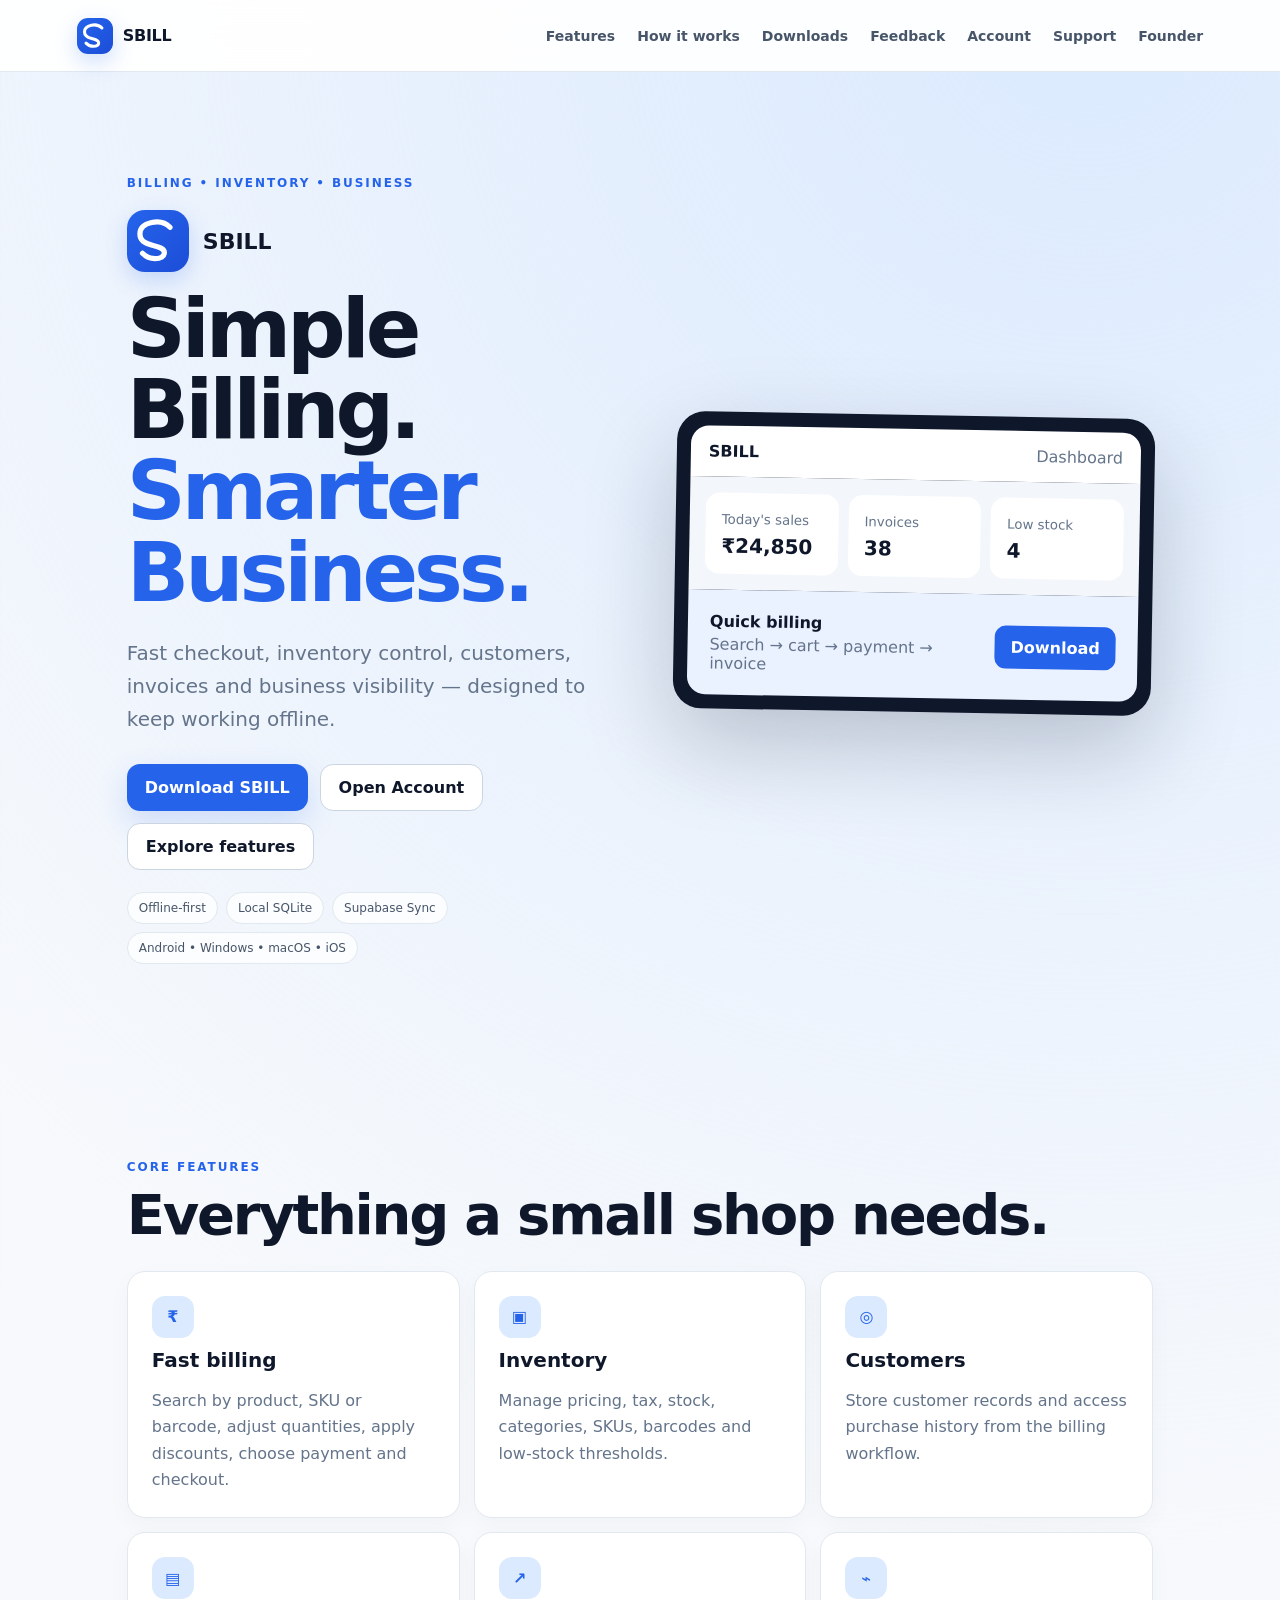
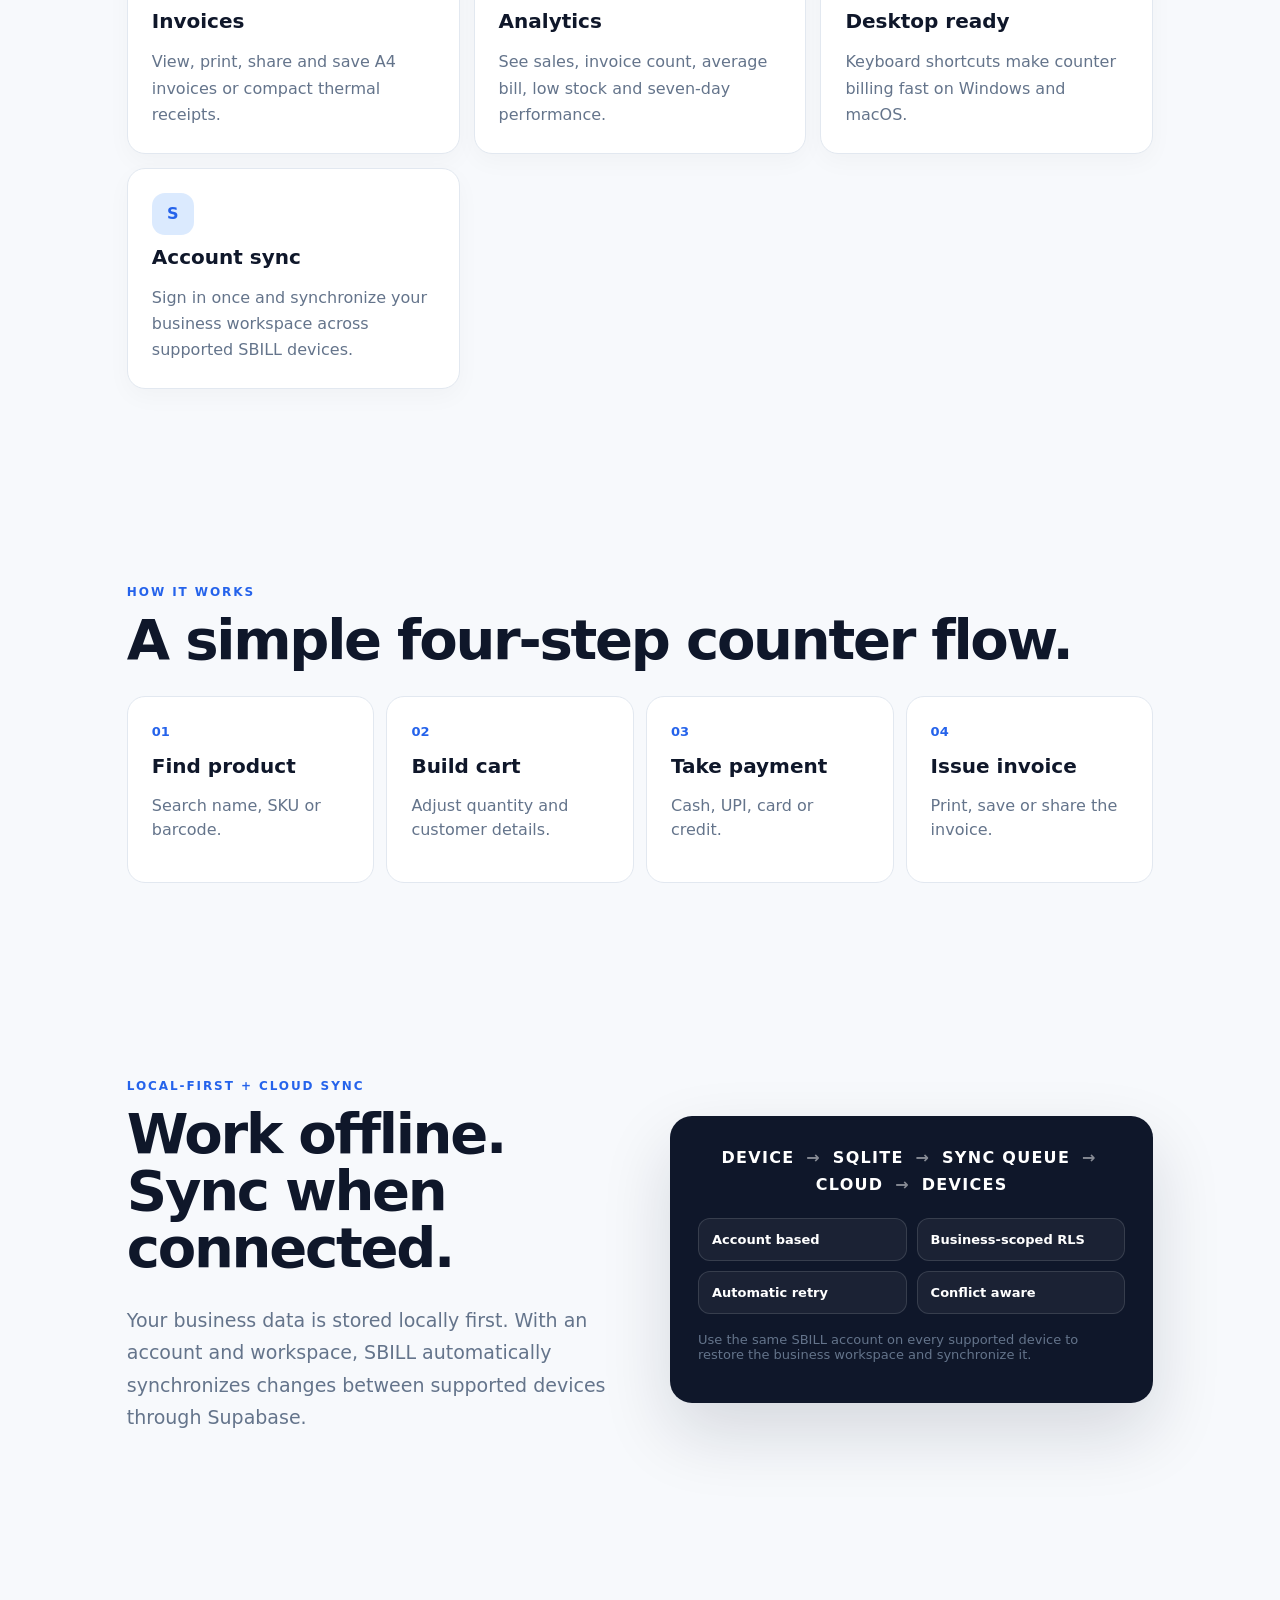
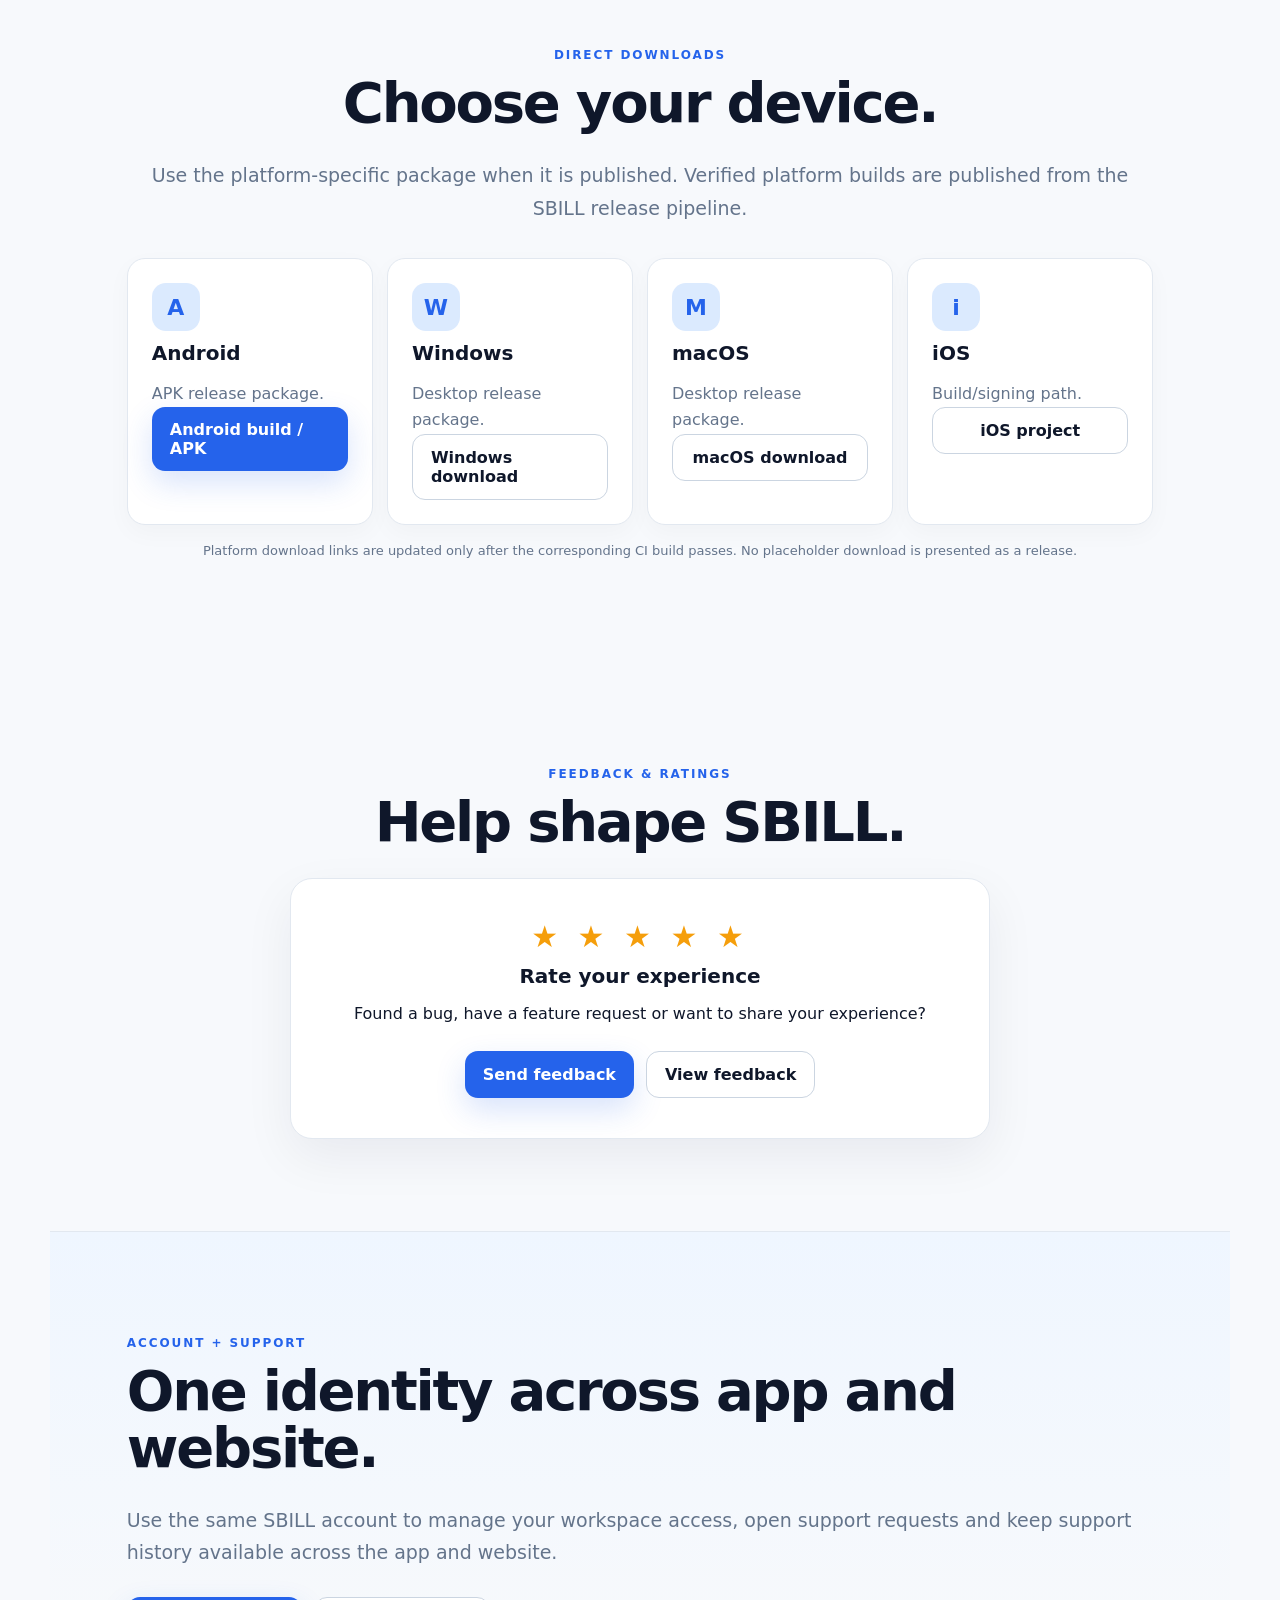
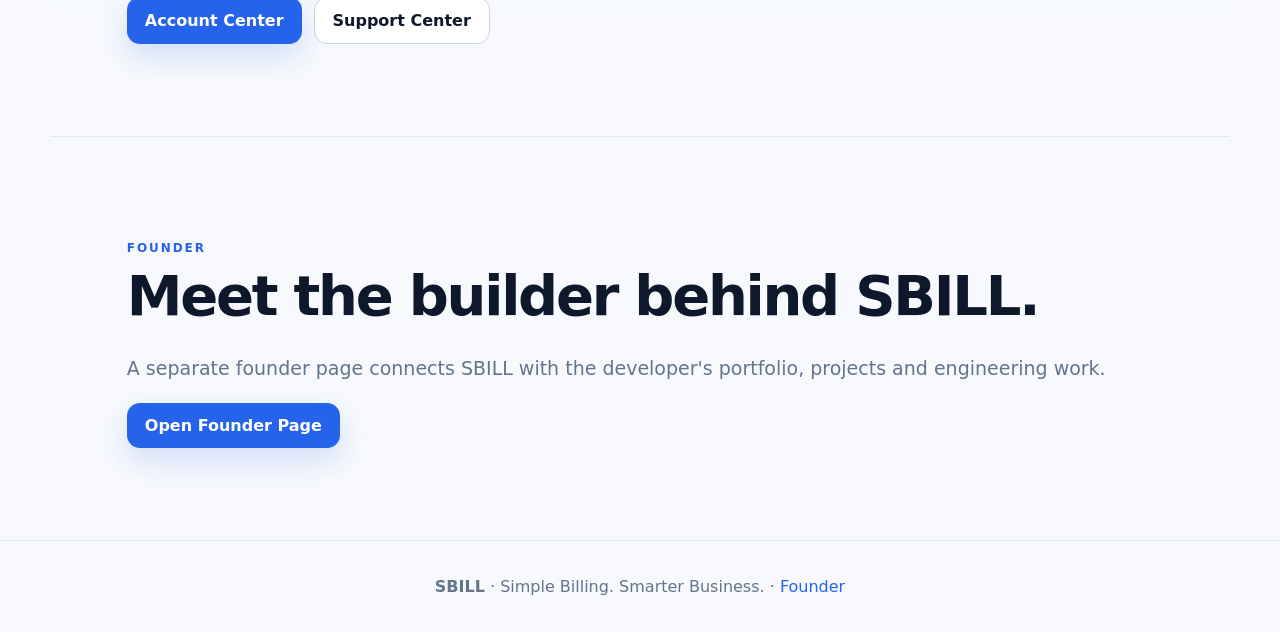
==== commit 76d949f4: "fix: use shared SBILL website favicon" ====
--- a/website/index.html
+++ b/website/index.html
@@ -1,4 +1,4 @@
-<!doctype html>
+<!doctype html><link rel="icon" type="image/svg+xml" href="sbill_icon.svg">
 <html lang="en">
 <head>
 <meta charset="utf-8"><meta name="viewport" content="width=device-width,initial-scale=1">
--- a/website/styles.css
+++ b/website/styles.css
@@ -15,6 +15,23 @@
 .download{text-align:center}.platform-grid{display:grid;grid-template-columns:repeat(4,1fr);gap:14px;text-align:left;margin-top:34px}.os-icon{width:48px;height:48px;border-radius:14px;background:#dbeafe;color:var(--blue);display:grid;place-items:center;font-size:22px;font-weight:900}.download-note{font-size:13px;color:#64748b;margin-top:18px}.feedback{text-align:center}.rating-card{max-width:700px;margin:auto;background:#fff;border:1px solid var(--line);border-radius:22px;padding:40px;box-shadow:0 18px 50px #0f172a10}.stars{font-size:30px;letter-spacing:5px;color:#f59e0b}.founder-teaser{border-top:1px solid var(--line)}
 footer{text-align:center;padding:36px;color:var(--muted);border-top:1px solid var(--line)}footer a{color:var(--blue);text-decoration:none}
 .founder-page{min-height:calc(100vh - 72px)}.founder-card{max-width:900px;margin:auto;background:#fff;border:1px solid var(--line);border-radius:28px;padding:48px;box-shadow:0 25px 70px #0f172a12}.founder-avatar{width:96px;height:96px;border-radius:28px;background:linear-gradient(135deg,#2563eb,#0f172a);display:grid;place-items:center;color:#fff;font-size:42px;font-weight:950}.founder-links{display:flex;gap:12px;flex-wrap:wrap;margin-top:26px}
-@media(max-width:900px){nav{display:none}.hero,.split{grid-template-columns:1fr;gap:40px}.hero{min-height:auto;padding-top:72px}.grid,.platform-grid{grid-template-columns:1fr 1fr}.steps{grid-template-columns:1fr 1fr}.device{transform:none}}
+@media(max-width:900px){nav{display:flex;gap:12px;max-width:68vw;overflow-x:auto;white-space:nowrap;padding-bottom:2px}.nav{gap:12px}.hero,.split{grid-template-columns:1fr;gap:40px}.hero{min-height:auto;padding-top:72px}.grid,.platform-grid{grid-template-columns:1fr 1fr}.steps{grid-template-columns:1fr 1fr}.device{transform:none}}
 @media(max-width:600px){.section{padding:72px 6vw}.grid,.steps,.trust-grid,.device-stats,.platform-grid{grid-template-columns:1fr}.device-panel{display:block}.device-panel a{display:block;text-align:center;margin-top:14px}h1{font-size:50px}.founder-card{padding:28px}}
-.logo-mark svg{width:72%;height:72%;display:block}.os-icon{flex:none}.os-letter{font-weight:900}+.logo-mark svg{width:72%;height:72%;display:block}.os-icon{flex:none}.os-letter{font-weight:900}
+button,input,select,textarea{font:inherit}button{cursor:pointer}
+.primary,.secondary,.link-button,.portal-tile,.grid article,.platform-grid article,.ticket,.account-summary{transition:transform .2s ease,box-shadow .2s ease,border-color .2s ease,background-color .2s ease}
+.primary:hover,.secondary:hover,.portal-tile:hover{transform:translateY(-2px)}
+.grid article:hover,.platform-grid article:hover,.ticket:hover{transform:translateY(-2px);box-shadow:0 14px 36px #0f172a12}
+.primary:focus-visible,.secondary:focus-visible,.link-button:focus-visible,a:focus-visible,input:focus-visible,select:focus-visible,textarea:focus-visible{outline:3px solid #93c5fd;outline-offset:3px}
+.account-teaser{background:linear-gradient(180deg,#eff6ff,transparent 80%);border-top:1px solid var(--line)}
+.logo-mark{padding:0;overflow:hidden}.logo-mark svg{width:100%;height:100%;display:block}
+.portal-page{min-height:calc(100vh - 72px);display:flex;align-items:center}.portal-card{width:min(880px,100%);margin:auto;background:#fff;border:1px solid var(--line);border-radius:28px;padding:clamp(24px,5vw,48px);box-shadow:0 24px 80px #0f172a12}
+.portal-title{font-size:clamp(38px,6vw,64px);margin:10px 0 18px}.portal-state{padding:14px 16px;background:#f8fafc;border:1px solid var(--line);border-radius:14px;color:var(--muted);margin:18px 0}
+.portal-form{display:grid;gap:14px;margin-top:18px}.portal-form label{display:grid;gap:7px;font-weight:750;color:#334155}
+.portal-form input,.portal-form select,.portal-form textarea{width:100%;border:1px solid #cbd5e1;border-radius:13px;padding:13px 14px;background:#fff;color:var(--ink);resize:vertical}
+.link-button{border:0;background:transparent;color:var(--blue);font-weight:800;padding:8px 0;justify-self:start}.hidden{display:none!important}
+.account-summary{display:flex;align-items:center;justify-content:space-between;gap:14px;padding:16px;border:1px solid var(--line);border-radius:16px;background:#f8fafc}.account-summary b,.account-summary span{display:block}.account-summary span{margin-top:4px}
+.portal-grid{display:grid;grid-template-columns:1fr 1fr;gap:14px;margin-top:18px}.portal-tile{display:grid;gap:7px;padding:20px;border:1px solid var(--line);border-radius:18px;text-decoration:none;background:#fff}.portal-tile span{color:var(--muted);line-height:1.55}
+.ticket{margin-top:12px;padding:18px;border:1px solid var(--line);border-radius:16px;background:#fff}.ticket-head{display:flex;justify-content:space-between;gap:14px;align-items:center}.ticket-head span{text-transform:uppercase;font-size:11px;font-weight:900;color:var(--blue);letter-spacing:.08em}.ticket p{color:var(--muted);line-height:1.6}.ticket-reply{margin-top:14px;padding:14px;border-radius:13px;background:#eff6ff}
+@media(max-width:900px){.hero-brand{margin-top:10px}.portal-page{align-items:flex-start;padding-top:60px}.portal-grid{grid-template-columns:1fr}}
+@media(max-width:600px){.nav{padding:0 5vw}.section{padding:64px 5vw}.actions{width:100%}.actions .primary,.actions .secondary{flex:1 1 100%}.portal-card{padding:24px 18px}.ticket-head{align-items:flex-start;flex-direction:column}.logo-mark.large{width:58px;height:58px}}
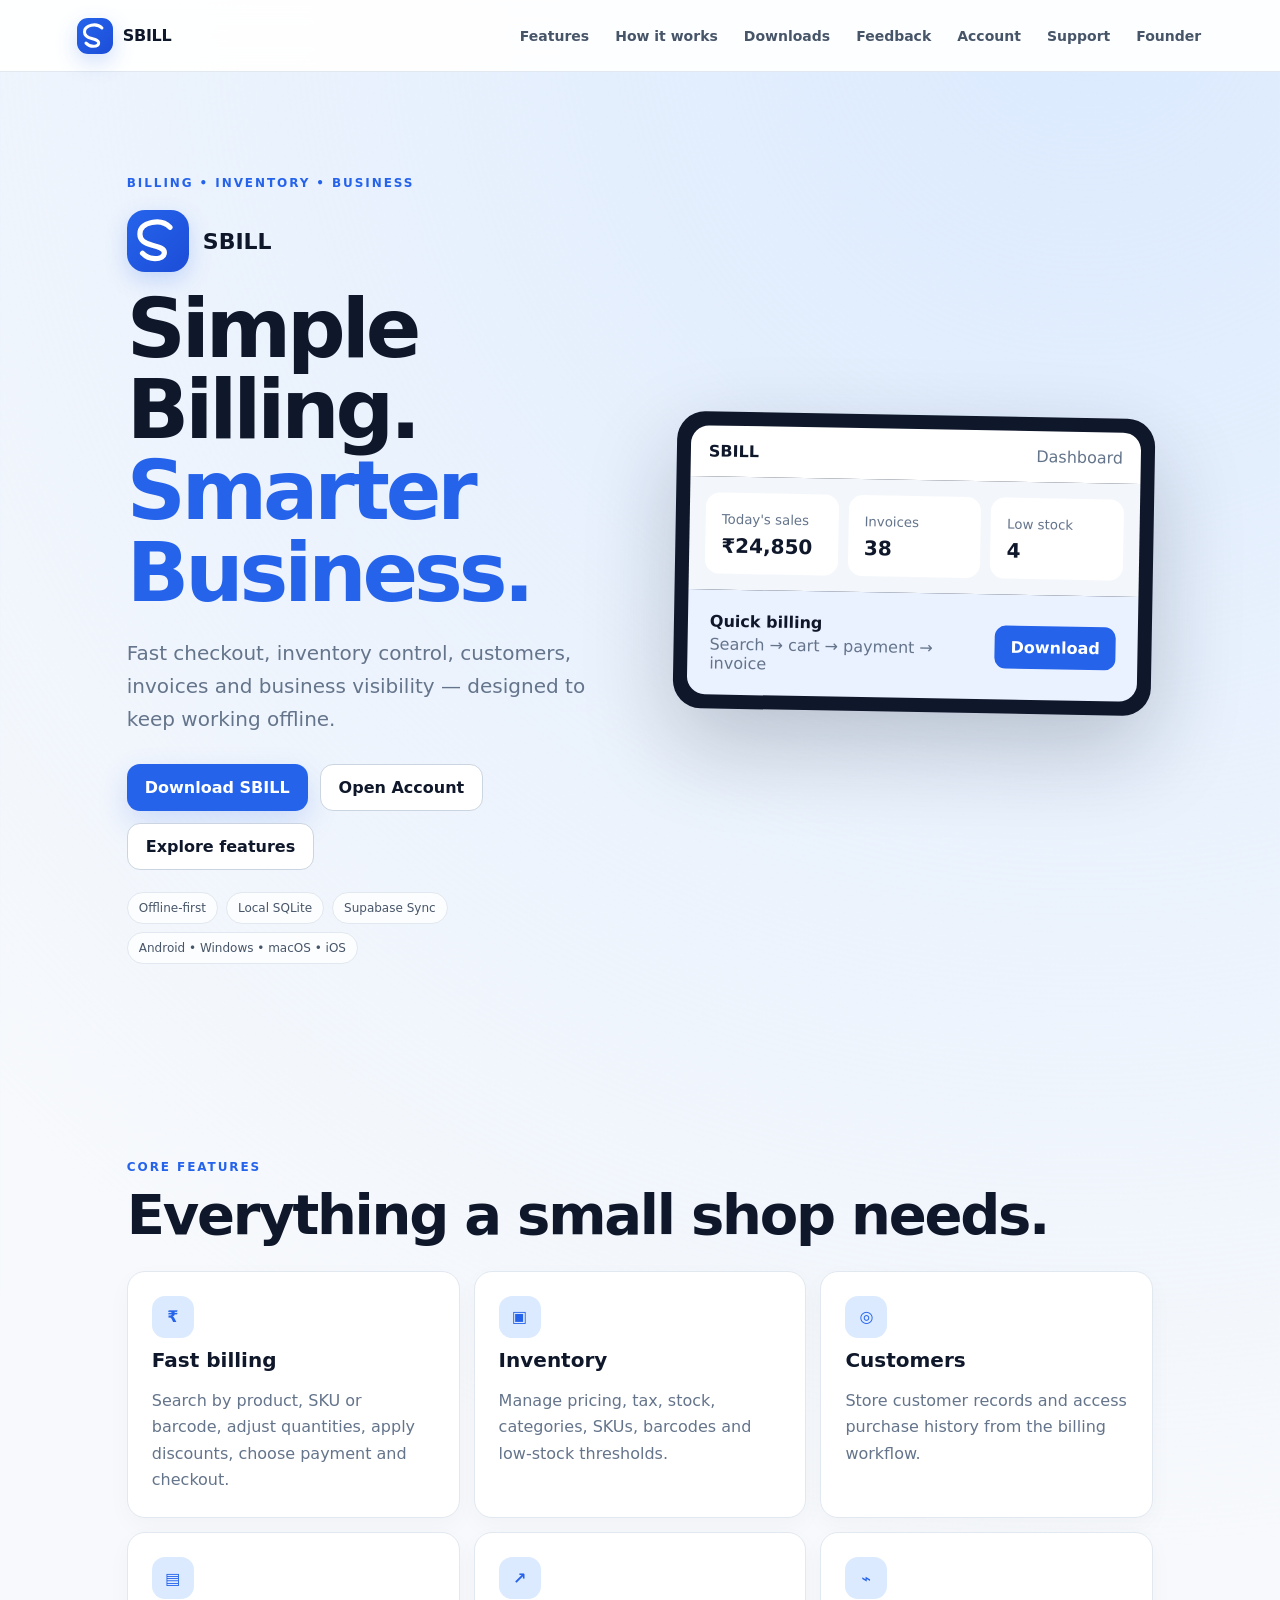
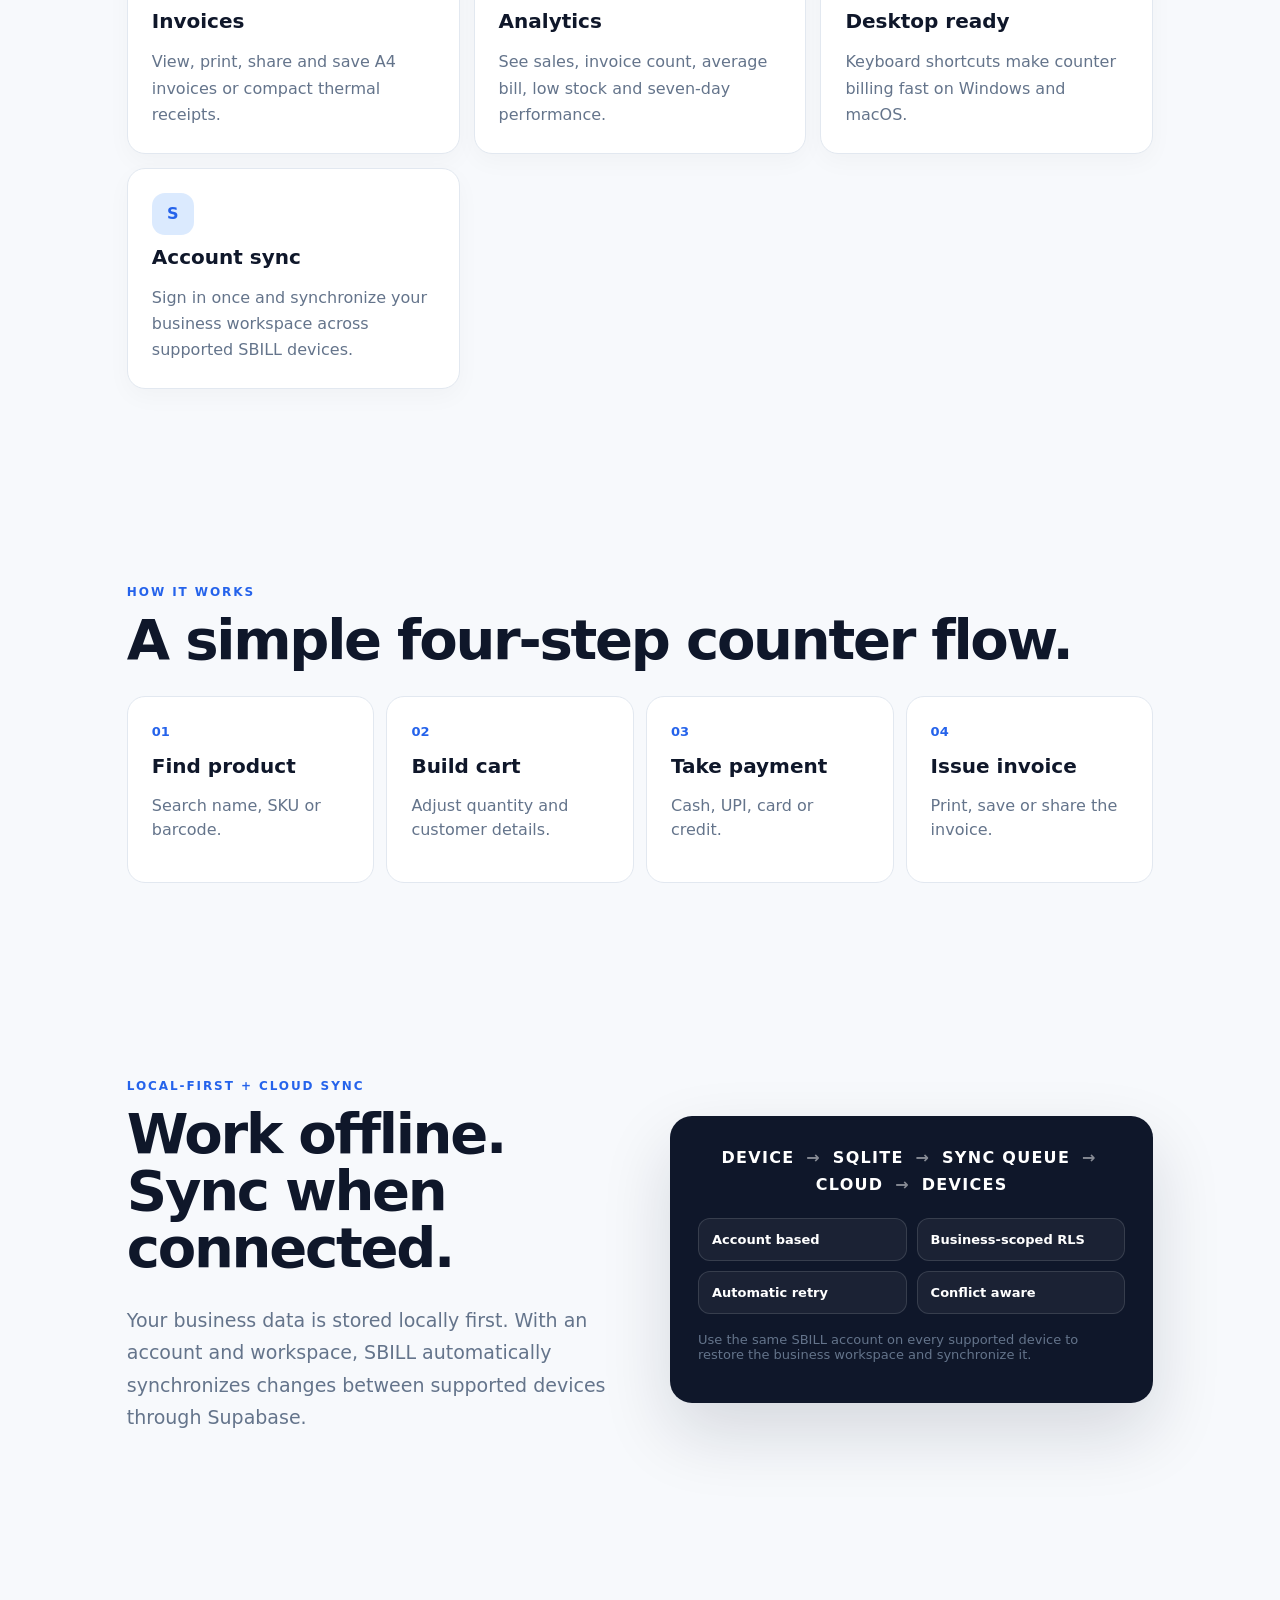
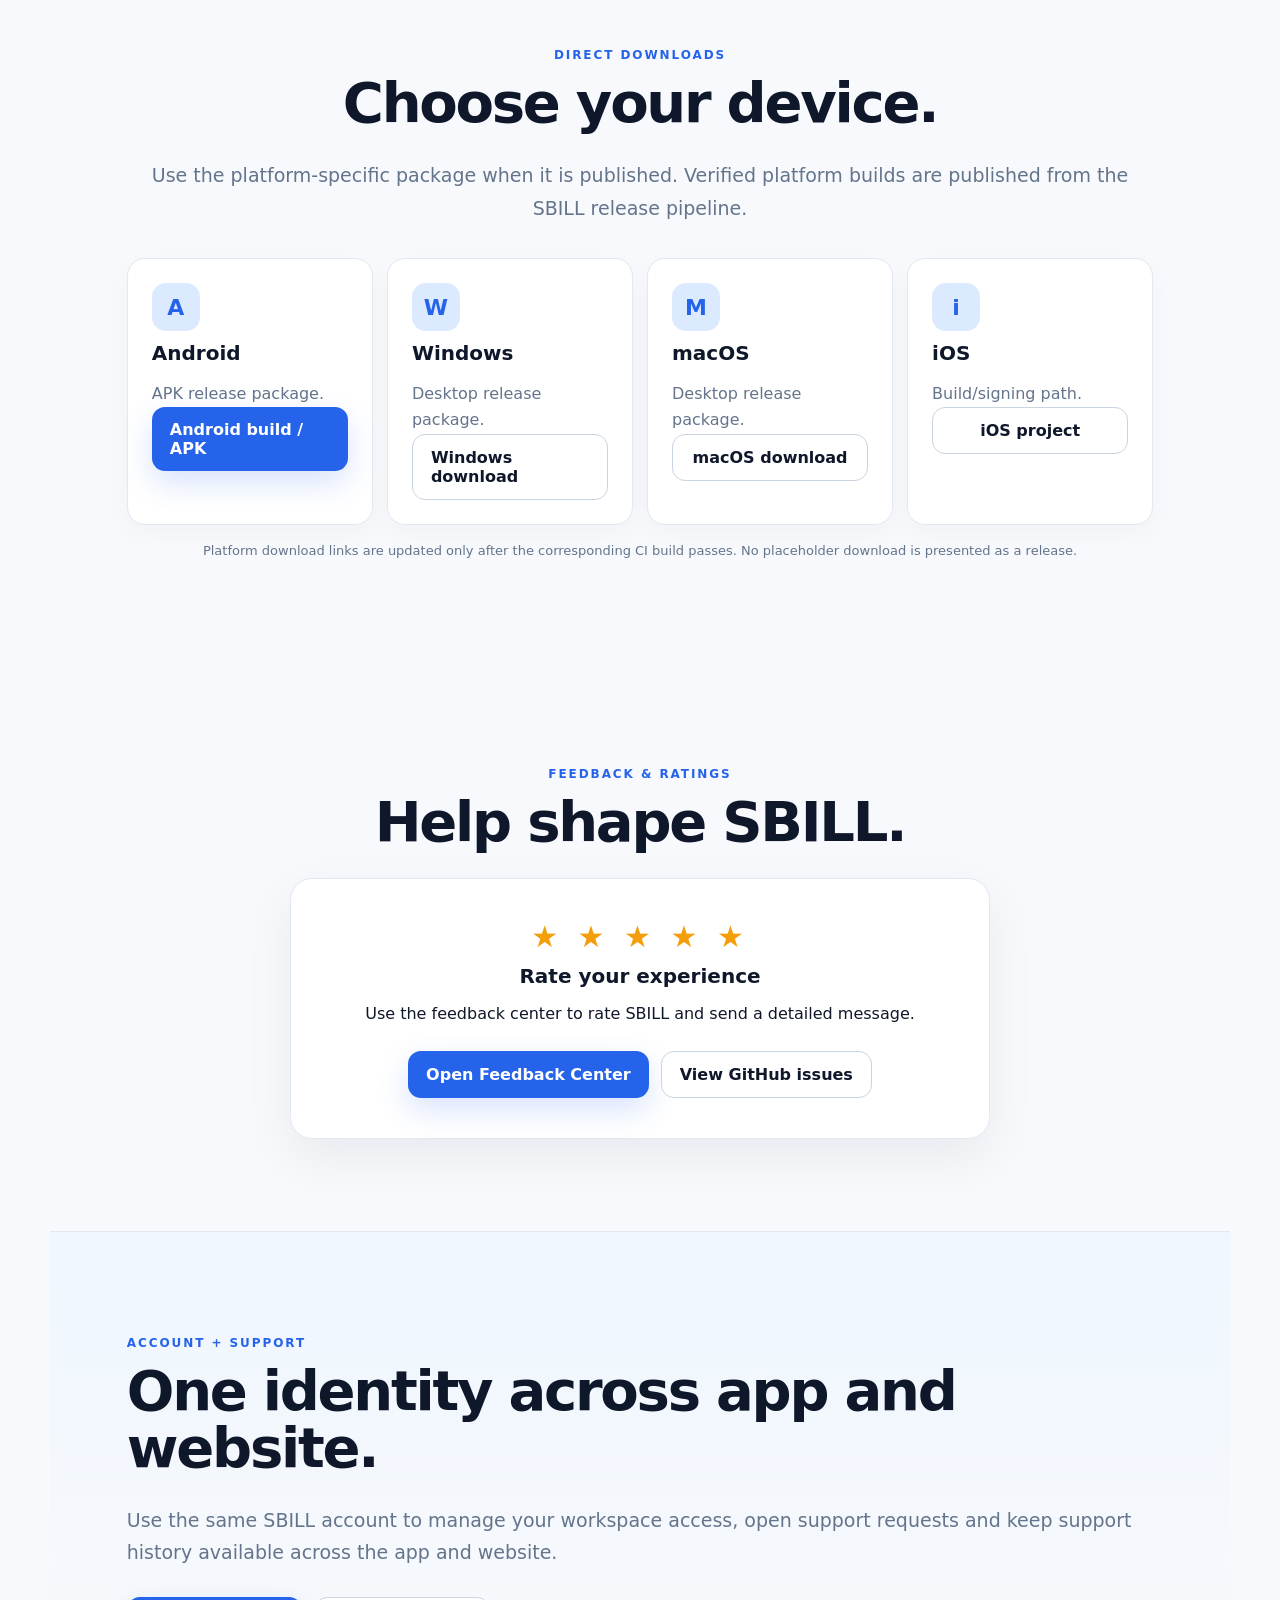
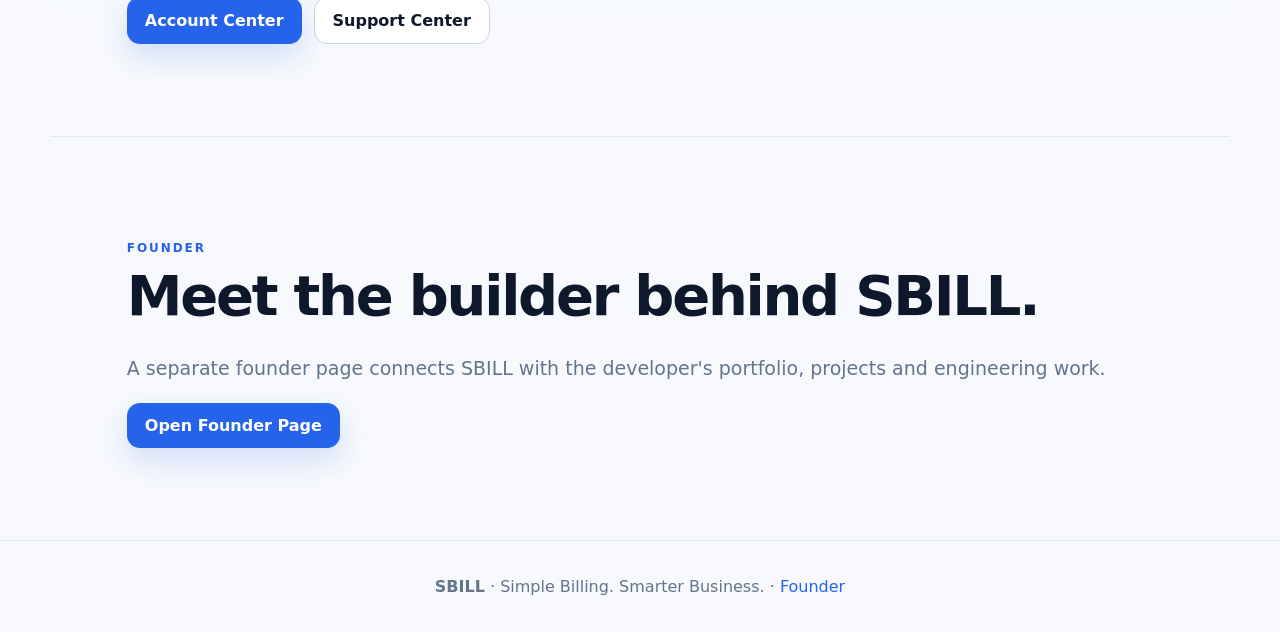
==== commit 058ca291: "fix: link homepage to feedback center" ====
--- a/website/index.html
+++ b/website/index.html
@@ -1,24 +1,24 @@
-<!doctype html><link rel="icon" type="image/svg+xml" href="sbill_icon.svg">
+<!doctype html>
 <html lang="en">
 <head>
 <meta charset="utf-8"><meta name="viewport" content="width=device-width,initial-scale=1">
 <meta name="description" content="SBILL — Simple Billing. Smarter Business. Offline-first shop billing and business management.">
-<meta name="theme-color" content="#2563eb"><title>SBILL — Simple Billing. Smarter Business.</title>
+<meta name="theme-color" content="#2563eb"><title>SBILL — Simple Billing. Smarter Business.</title><link rel="icon" type="image/svg+xml" href="sbill_icon.svg">
 <link rel="stylesheet" href="styles.css">
 </head>
 <body>
 <header class="nav">
-  <a class="brand" href="#top" aria-label="SBILL home"><span class="logo-mark" aria-hidden="true"><svg viewBox="0 0 1024 1024" role="img" aria-hidden="true"><defs><linearGradient id="sbillGradient" x1="0" y1="0" x2="1" y2="1"><stop offset="0" stop-color="#2563EB"/><stop offset="1" stop-color="#1D4ED8"/></linearGradient></defs><rect x="32" y="32" width="960" height="960" rx="220" fill="url(#sbillGradient)"/><path d="M710 285c-70-73-184-105-303-78-121 27-194 96-194 188 0 106 74 151 205 187 134 36 199 60 199 121 0 60-61 101-154 101-83 0-150-29-207-89" fill="none" stroke="#fff" stroke-width="86" stroke-linecap="round" stroke-linejoin="round"/></svg></span><span>SBILL</span></a>
+  <a class="brand" href="#top" aria-label="SBILL home"><span class="logo-mark" aria-hidden="true"><img src="sbill_icon.svg" alt=""></span><span>SBILL</span></a>
   <nav aria-label="Primary">
     <a href="#features">Features</a><a href="#how-it-works">How it works</a><a href="#download">Downloads</a>
-    <a href="#feedback">Feedback</a><a href="account.html">Account</a><a href="support.html">Support</a><a href="founder.html">Founder</a>
+    <a href="feedback.html">Feedback</a><a href="account.html">Account</a><a href="support.html">Support</a><a href="founder.html">Founder</a>
   </nav>
 </header>
 <main id="top">
 <section class="hero section">
   <div class="hero-copy">
     <p class="eyebrow">BILLING • INVENTORY • BUSINESS</p>
-    <div class="hero-brand"><span class="logo-mark large" aria-hidden="true"><svg viewBox="0 0 1024 1024" role="img" aria-hidden="true"><defs><linearGradient id="sbillGradient" x1="0" y1="0" x2="1" y2="1"><stop offset="0" stop-color="#2563EB"/><stop offset="1" stop-color="#1D4ED8"/></linearGradient></defs><rect x="32" y="32" width="960" height="960" rx="220" fill="url(#sbillGradient)"/><path d="M710 285c-70-73-184-105-303-78-121 27-194 96-194 188 0 106 74 151 205 187 134 36 199 60 199 121 0 60-61 101-154 101-83 0-150-29-207-89" fill="none" stroke="#fff" stroke-width="86" stroke-linecap="round" stroke-linejoin="round"/></svg></span><strong>SBILL</strong></div>
+    <div class="hero-brand"><span class="logo-mark logo-mark large" aria-hidden="true"><img src="sbill_icon.svg" alt=""></span><strong>SBILL</strong></div>
     <h1>Simple Billing.<br><span>Smarter Business.</span></h1>
     <p class="lead">Fast checkout, inventory control, customers, invoices and business visibility — designed to keep working offline.</p>
     <div class="actions"><a class="primary" href="#download">Download SBILL</a><a class="secondary" href="account.html">Open Account</a><a class="secondary" href="#features">Explore features</a></div>
@@ -63,7 +63,7 @@
 </section>
 
 <section id="feedback" class="section feedback"><p class="eyebrow">FEEDBACK & RATINGS</p><h2>Help shape SBILL.</h2>
-<div class="rating-card"><div class="stars" aria-label="Five star rating">★ ★ ★ ★ ★</div><h3>Rate your experience</h3><p>Found a bug, have a feature request or want to share your experience?</p><div class="actions center"><a class="primary" href="https://github.com/shinuXcode/shop-inventory-app/issues/new">Send feedback</a><a class="secondary" href="https://github.com/shinuXcode/shop-inventory-app/issues">View feedback</a></div></div>
+<div class="rating-card"><div class="stars" aria-label="Five star rating">★ ★ ★ ★ ★</div><h3>Rate your experience</h3><p>Use the feedback center to rate SBILL and send a detailed message.</p><div class="actions center"><a class="primary" href="feedback.html">Open Feedback Center</a><a class="secondary" href="https://github.com/shinuXcode/shop-inventory-app/issues">View GitHub issues</a></div></div>
 </section>
 
 <section class="section account-teaser"><p class="eyebrow">ACCOUNT + SUPPORT</p><h2>One identity across app and website.</h2><p class="large">Use the same SBILL account to manage your workspace access, open support requests and keep support history available across the app and website.</p><div class="actions"><a class="primary" href="account.html">Account Center</a><a class="secondary" href="support.html">Support Center</a></div></section>
--- a/website/styles.css
+++ b/website/styles.css
@@ -35,3 +35,23 @@
 .ticket{margin-top:12px;padding:18px;border:1px solid var(--line);border-radius:16px;background:#fff}.ticket-head{display:flex;justify-content:space-between;gap:14px;align-items:center}.ticket-head span{text-transform:uppercase;font-size:11px;font-weight:900;color:var(--blue);letter-spacing:.08em}.ticket p{color:var(--muted);line-height:1.6}.ticket-reply{margin-top:14px;padding:14px;border-radius:13px;background:#eff6ff}
 @media(max-width:900px){.hero-brand{margin-top:10px}.portal-page{align-items:flex-start;padding-top:60px}.portal-grid{grid-template-columns:1fr}}
 @media(max-width:600px){.nav{padding:0 5vw}.section{padding:64px 5vw}.actions{width:100%}.actions .primary,.actions .secondary{flex:1 1 100%}.portal-card{padding:24px 18px}.ticket-head{align-items:flex-start;flex-direction:column}.logo-mark.large{width:58px;height:58px}}
+
+.portal-page{min-height:calc(100vh - 72px);display:grid;place-items:center}.portal-card{width:min(820px,100%);background:#fff;border:1px solid var(--line);border-radius:28px;padding:40px;box-shadow:0 25px 70px #0f172a12}.portal-title{font-size:clamp(40px,6vw,64px)}.portal-state{padding:14px 16px;border:1px solid var(--line);border-radius:14px;background:#f8fafc;margin:18px 0}.portal-form{display:grid;gap:14px}.portal-form label{display:grid;gap:7px;font-weight:750;color:var(--ink)}.portal-form input,.portal-form select,.portal-form textarea{font:inherit;padding:13px 14px;border:1px solid #cbd5e1;border-radius:12px;background:#fff}.link-button{border:0;background:none;color:var(--blue);text-align:left;font:inherit;font-weight:700;cursor:pointer;padding:8px 0}.hidden{display:none!important}.account-summary{display:flex;justify-content:space-between;align-items:center;gap:14px;padding:18px;border:1px solid var(--line);border-radius:16px;background:#f8fafc}.account-summary b,.account-summary span{display:block}.portal-grid{display:grid;grid-template-columns:1fr 1fr;gap:14px;margin-top:18px}.portal-tile{display:grid;gap:8px;padding:20px;border:1px solid var(--line);border-radius:16px;text-decoration:none;background:#fff}.portal-tile span{color:var(--muted);line-height:1.55}.account-teaser{border-top:1px solid var(--line)}.ticket{background:#fff;border:1px solid var(--line);border-radius:16px;padding:18px;margin-top:12px}.ticket-head{display:flex;justify-content:space-between;gap:12px}.ticket-head span{text-transform:uppercase;font-size:12px;color:var(--blue);font-weight:900}.ticket-reply{margin-top:14px;padding:14px;border-left:3px solid var(--blue);background:#f8fafc}.ticket p{color:var(--muted);line-height:1.6}
+@media(max-width:600px){.portal-card{padding:24px;border-radius:20px}.portal-grid{grid-template-columns:1fr}.account-summary{align-items:flex-start;flex-direction:column}}
+
+/* Shared final UI refinements */
+.nav nav a{padding:10px 2px;border-radius:10px}
+.logo-mark img{width:100%;height:100%;display:block}
+.rating-picker{border:0;padding:0;margin:0}
+.rating-picker legend{font-weight:800;margin-bottom:8px}
+.rating-buttons{display:flex;gap:10px;flex-wrap:wrap}
+.rating-buttons button{min-width:48px;min-height:48px;border:1px solid #cbd5e1;border-radius:13px;background:#fff;color:var(--ink);font-weight:900;cursor:pointer;transition:transform .18s ease,background-color .18s ease,border-color .18s ease,color .18s ease}
+.rating-buttons button:hover{transform:translateY(-2px)}
+.rating-buttons button[aria-pressed="true"]{background:var(--blue);border-color:var(--blue);color:#fff}
+.feedback-links,.support-contact-grid{display:grid;grid-template-columns:repeat(2,1fr);gap:12px;margin-top:18px}
+.feedback-links .portal-tile{height:100%}
+.support-contacts{margin-top:18px}
+.support-contact-grid{grid-template-columns:repeat(3,1fr)}
+.portal-state[role="alert"]{border-color:#fecaca;background:#fff7f7}
+@media(max-width:900px){.support-contact-grid{grid-template-columns:1fr 1fr}}
+@media(max-width:600px){.feedback-links,.support-contact-grid{grid-template-columns:1fr}.rating-buttons button{flex:1}.nav nav a{padding:8px 6px}}
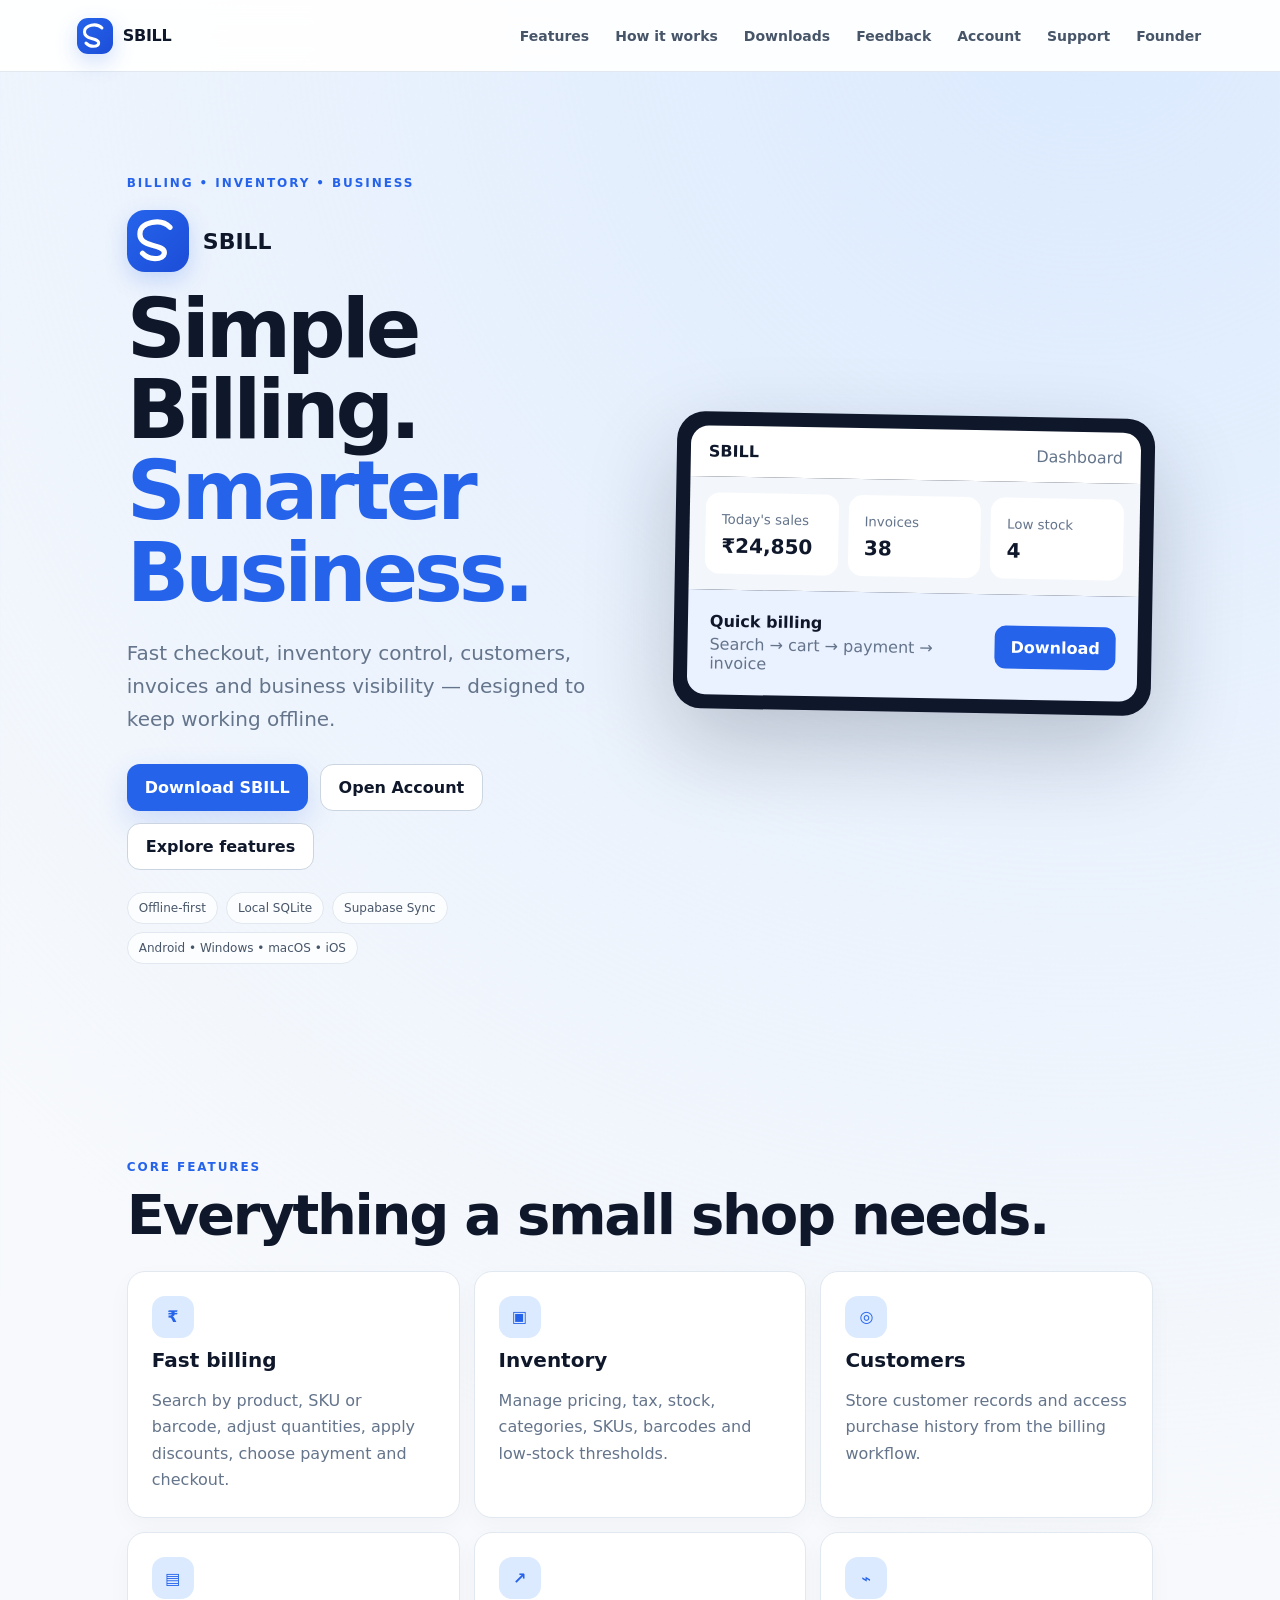
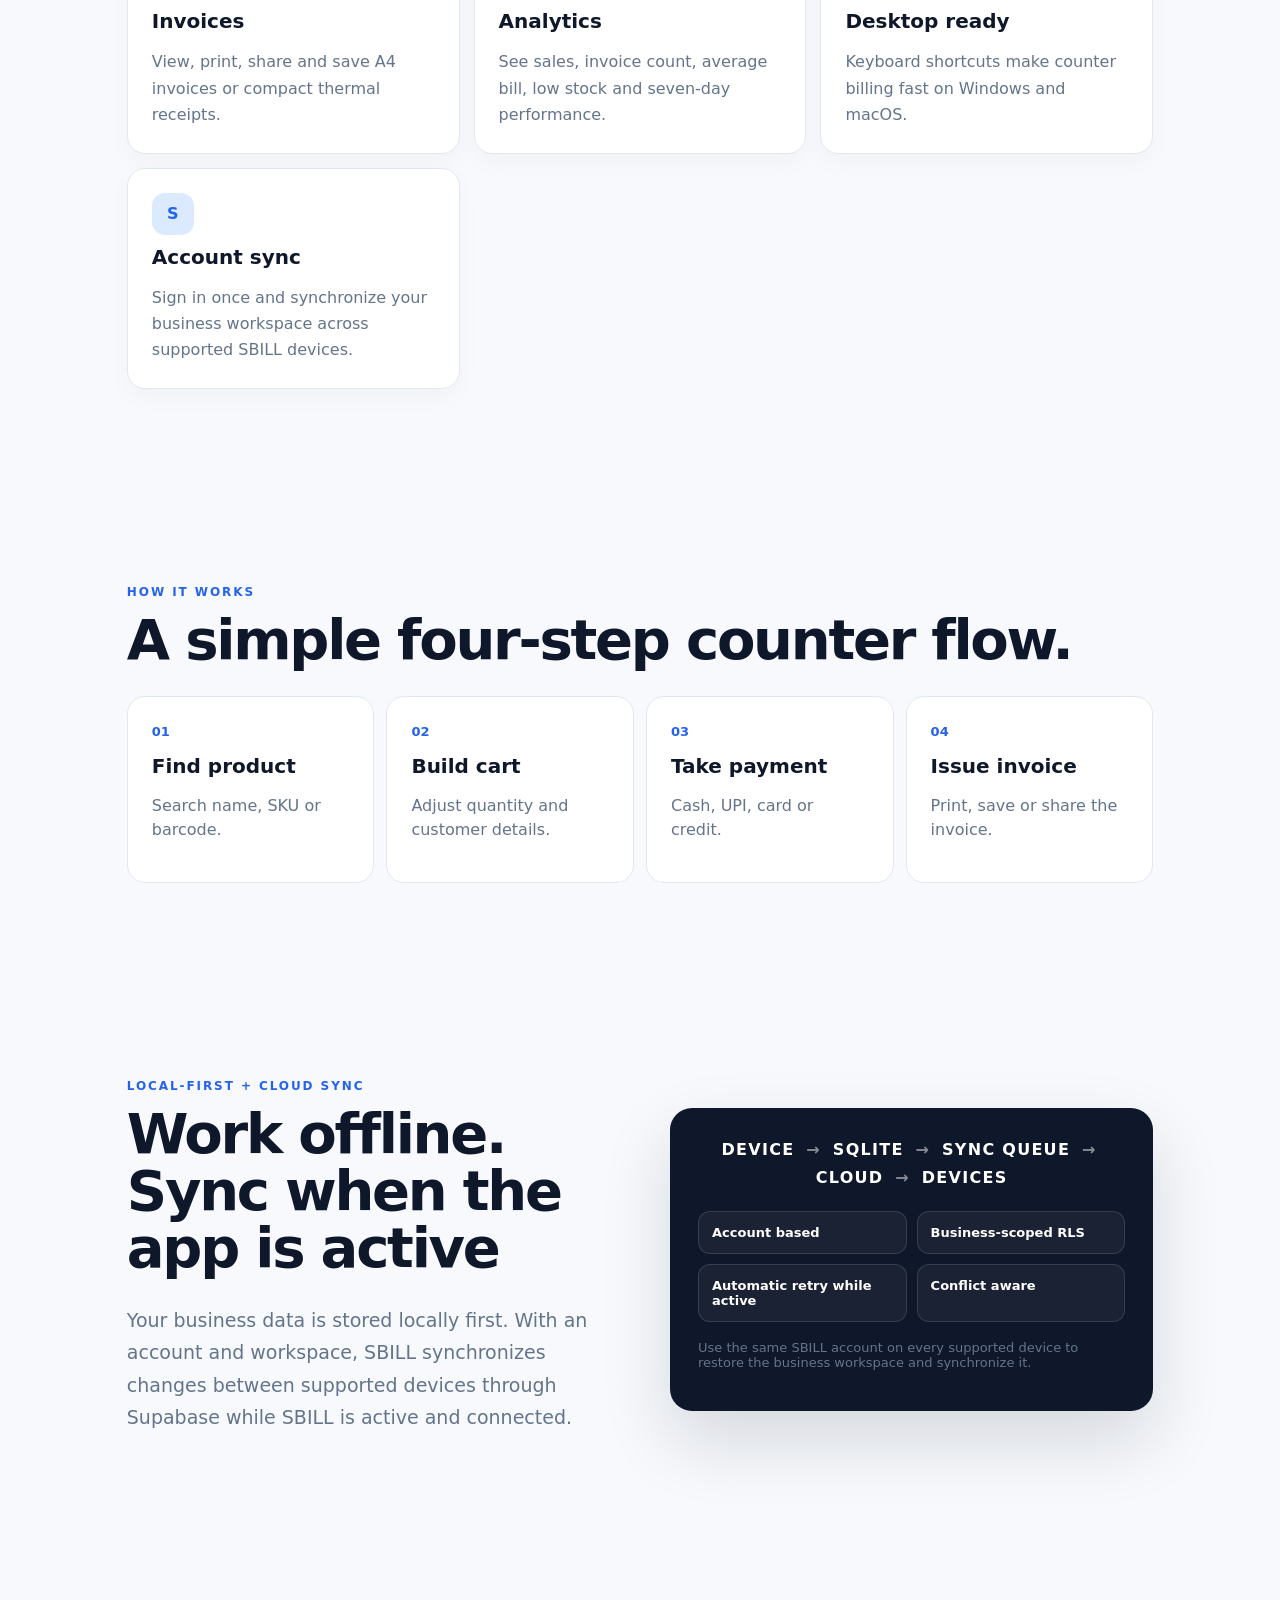
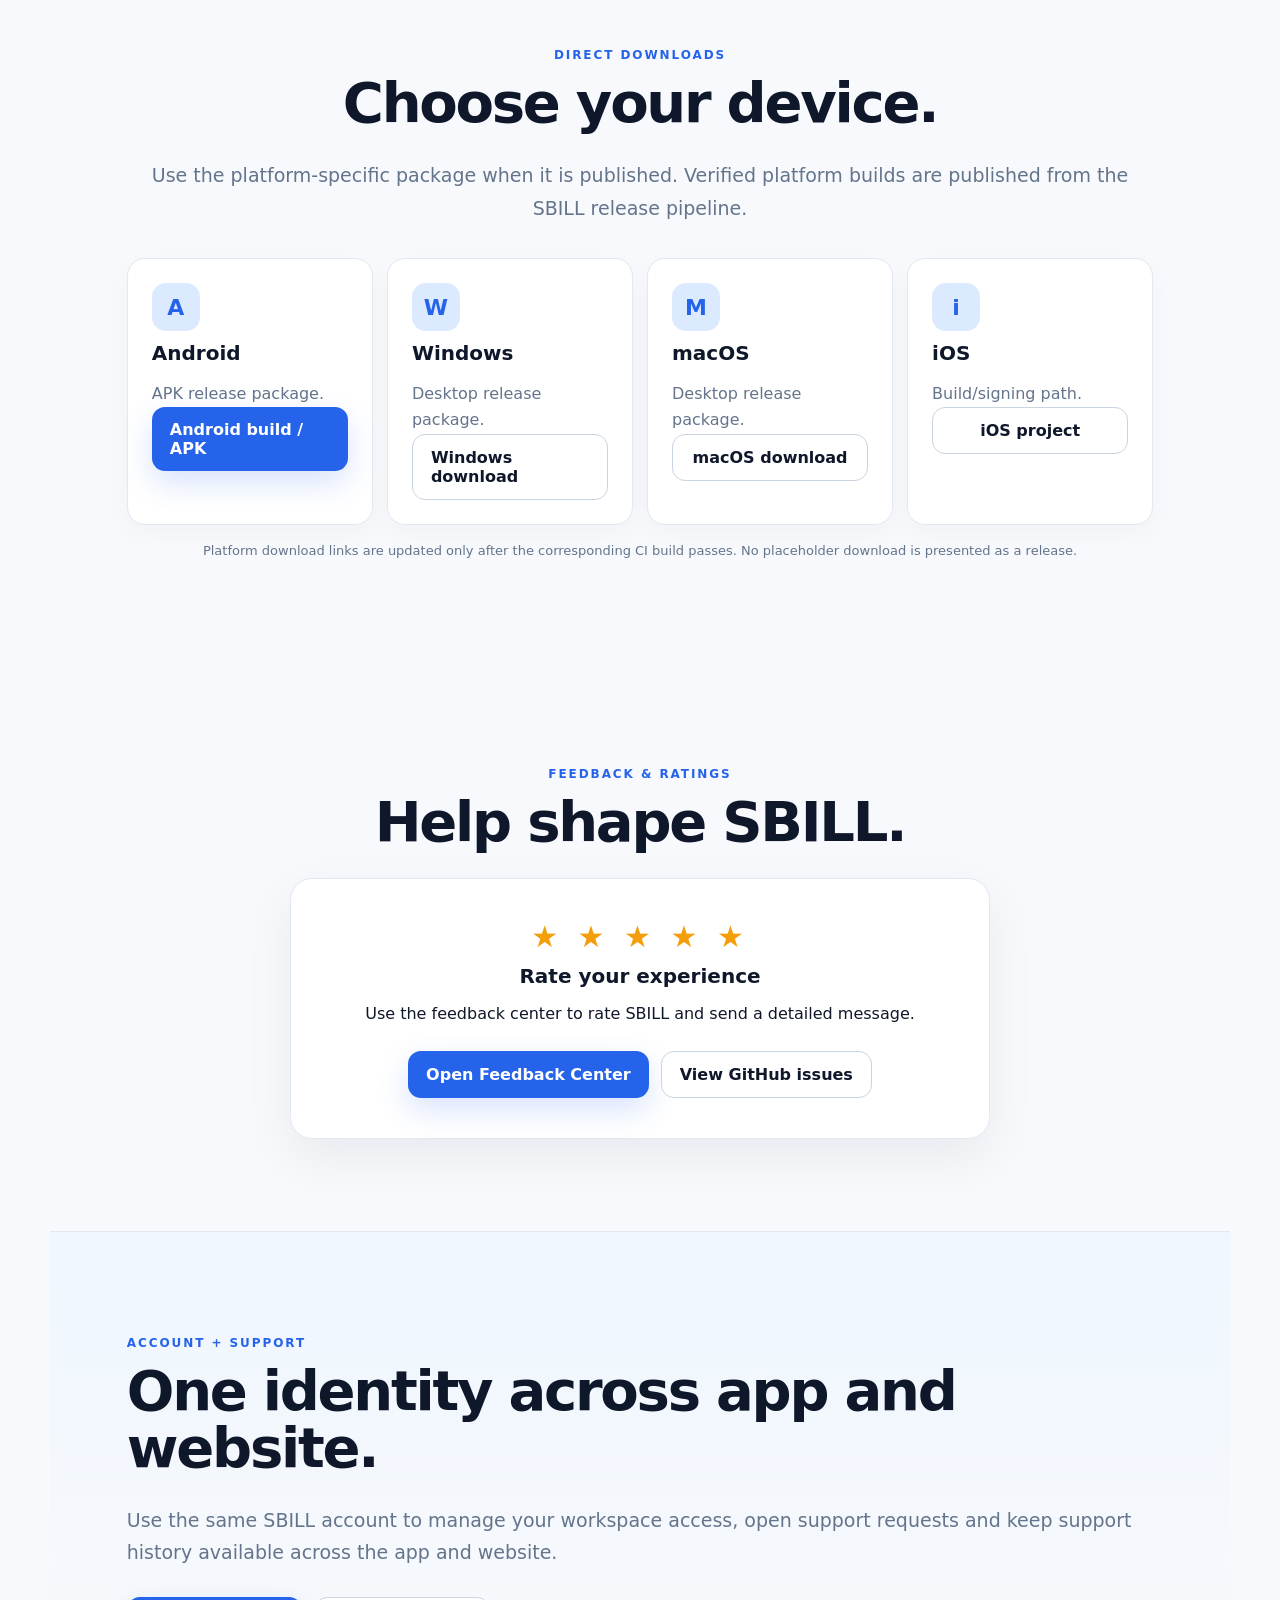
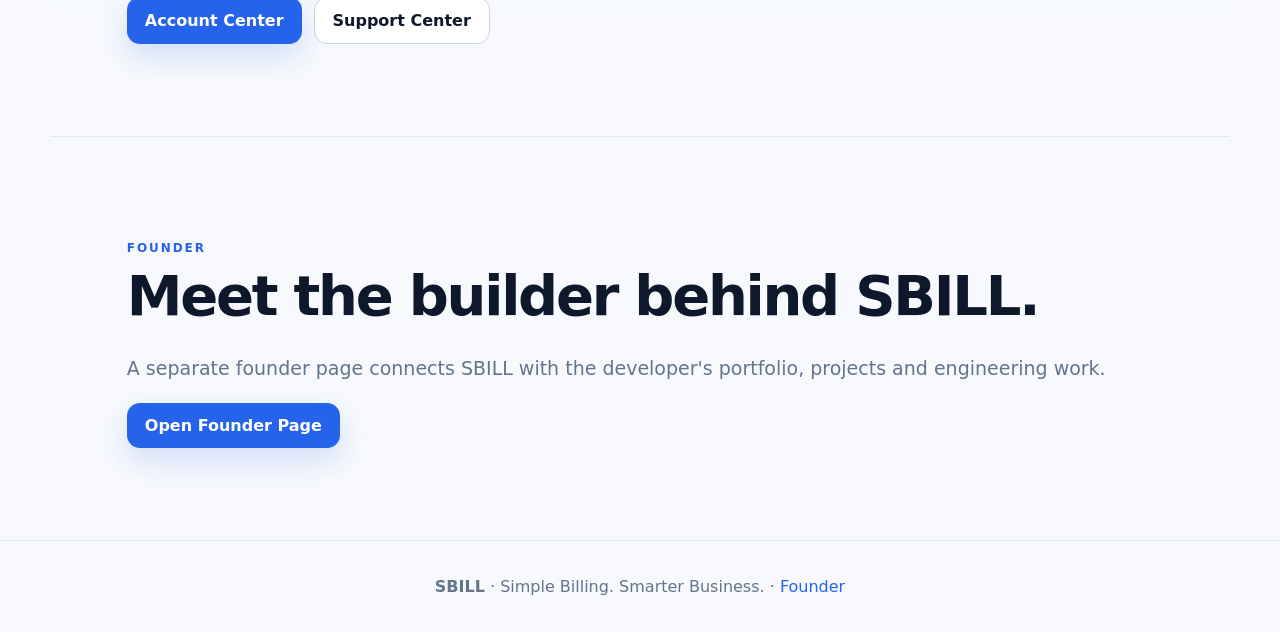
==== commit 617b5f67: "fix: clarify foreground sync behavior on website" ====
--- a/website/index.html
+++ b/website/index.html
@@ -49,8 +49,8 @@
 <div><b>04</b><span>Issue invoice</span><p>Print, save or share the invoice.</p></div>
 </div></section>
 
-<section id="privacy" class="section split"><div><p class="eyebrow">LOCAL-FIRST + CLOUD SYNC</p><h2>Work offline. Sync when connected.</h2><p class="large">Your business data is stored locally first. With an account and workspace, SBILL automatically synchronizes changes between supported devices through Supabase.</p></div>
-<div class="trust-card"><div class="flow">DEVICE <span>→</span> SQLITE <span>→</span> SYNC QUEUE <span>→</span> CLOUD <span>→</span> DEVICES</div><div class="trust-grid"><b>Account based</b><b>Business-scoped RLS</b><b>Automatic retry</b><b>Conflict aware</b></div><p class="download-note">Use the same SBILL account on every supported device to restore the business workspace and synchronize it.</p></div></section>
+<section id="privacy" class="section split"><div><p class="eyebrow">LOCAL-FIRST + CLOUD SYNC</p><h2>Work offline. Sync when the app is active</h2><p class="large">Your business data is stored locally first. With an account and workspace, SBILL synchronizes changes between supported devices through Supabase while SBILL is active and connected.</p></div>
+<div class="trust-card"><div class="flow">DEVICE <span>→</span> SQLITE <span>→</span> SYNC QUEUE <span>→</span> CLOUD <span>→</span> DEVICES</div><div class="trust-grid"><b>Account based</b><b>Business-scoped RLS</b><b>Automatic retry while active</b><b>Conflict aware</b></div><p class="download-note">Use the same SBILL account on every supported device to restore the business workspace and synchronize it.</p></div></section>
 
 <section id="download" class="section download"><p class="eyebrow">DIRECT DOWNLOADS</p><h2>Choose your device.</h2><p class="large center-text">Use the platform-specific package when it is published. Verified platform builds are published from the SBILL release pipeline.</p>
 <div class="platform-grid">
